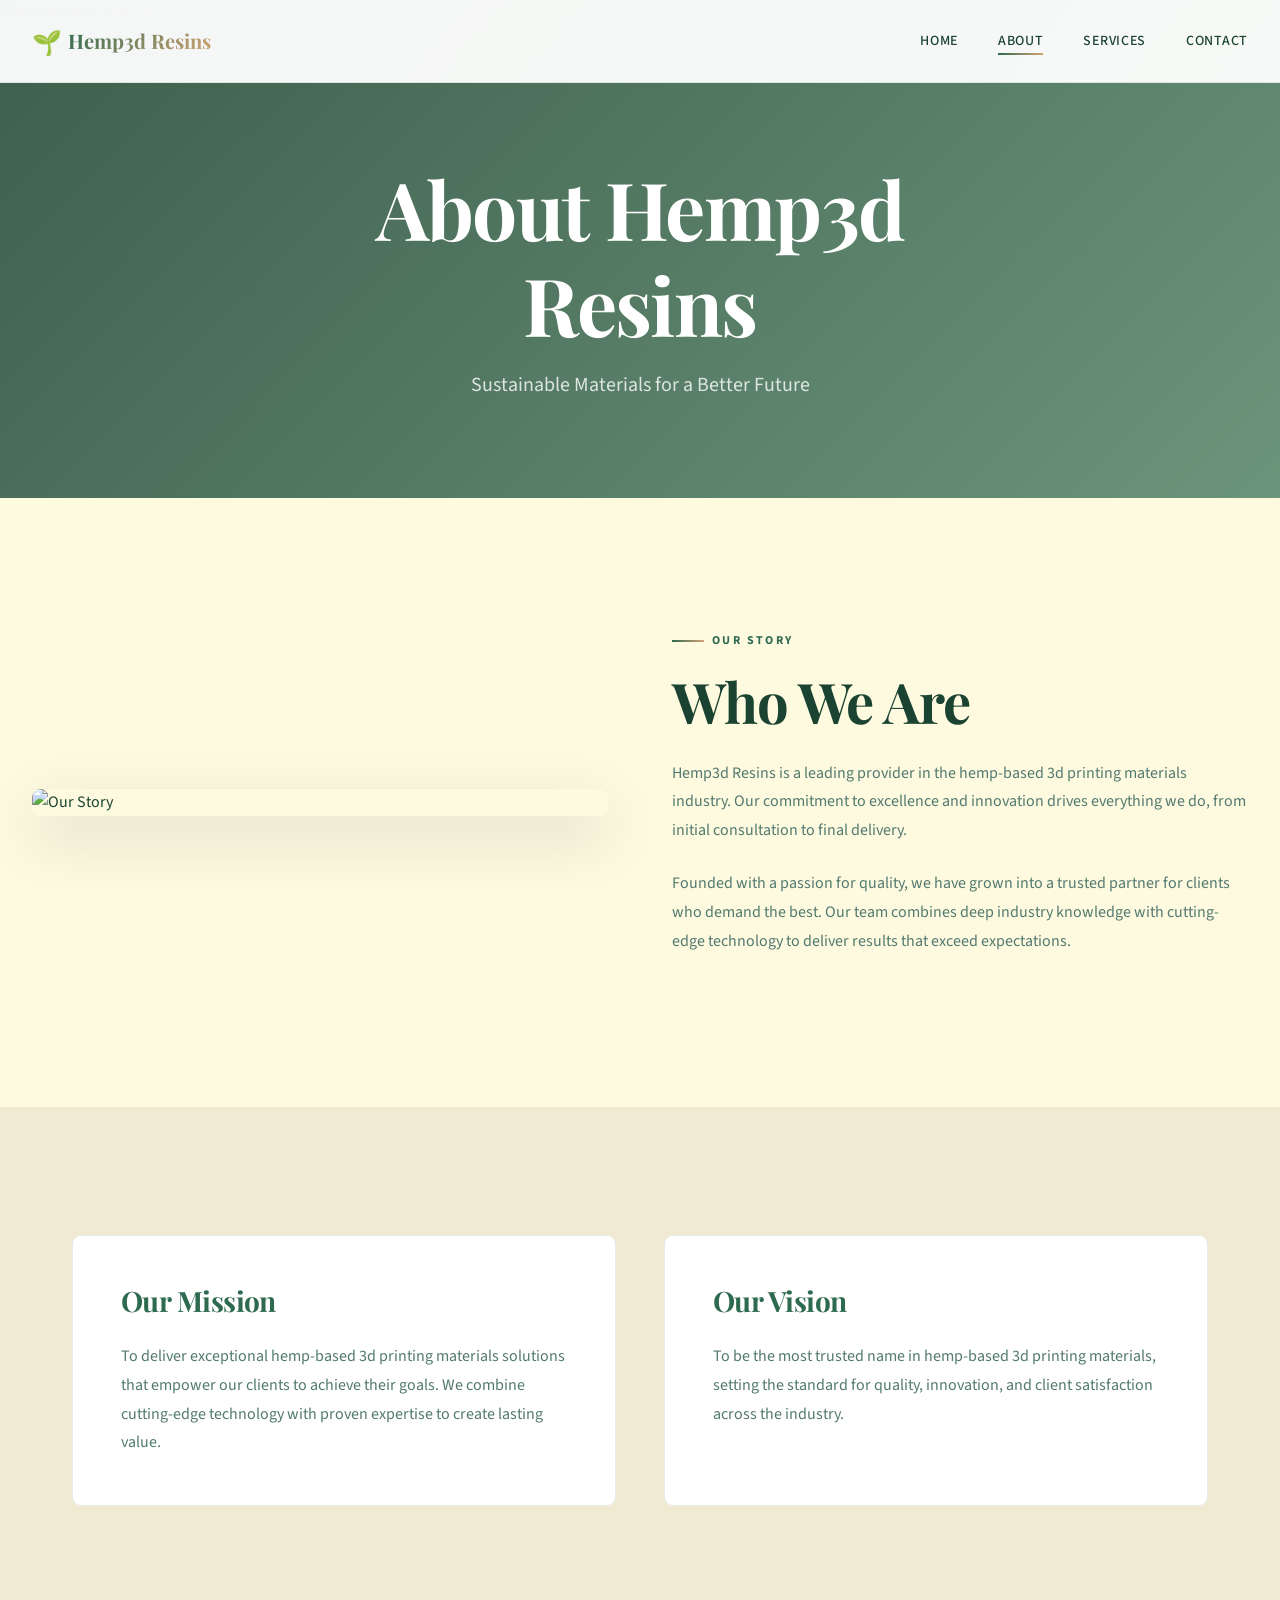
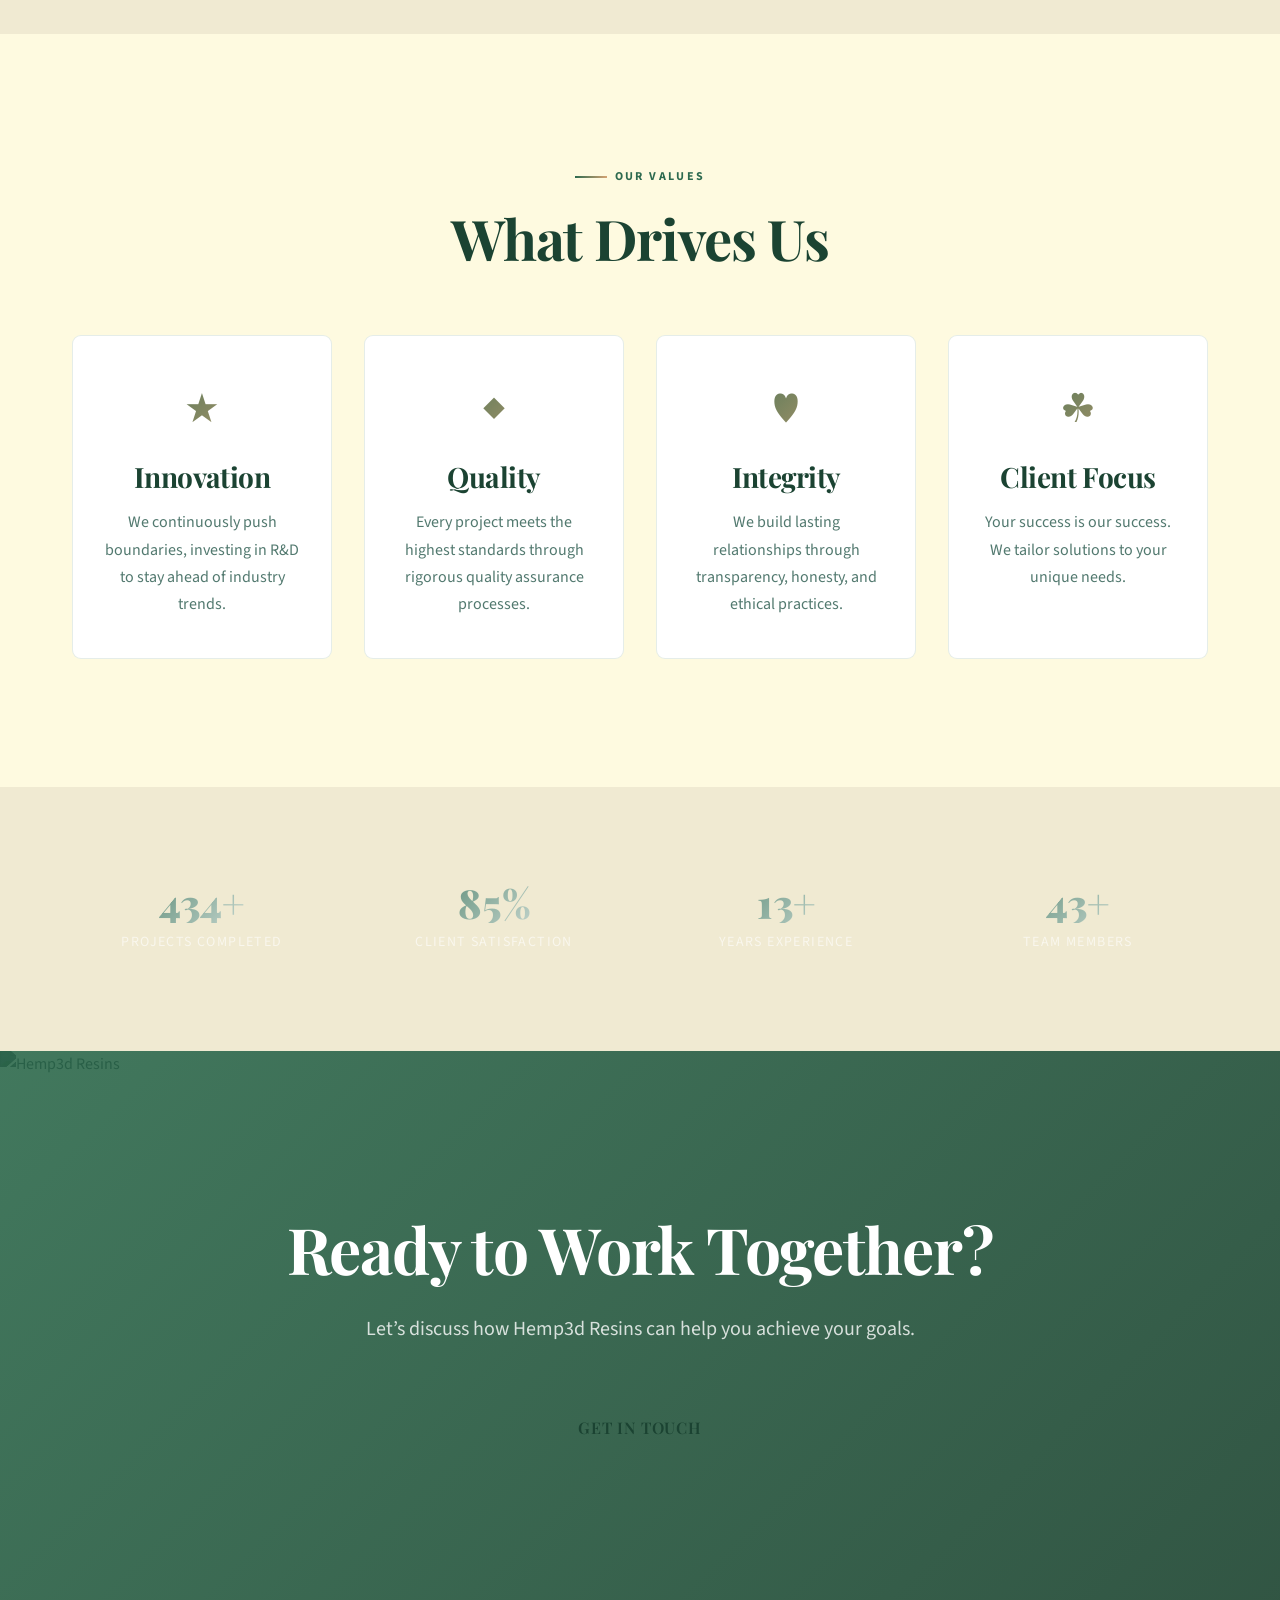
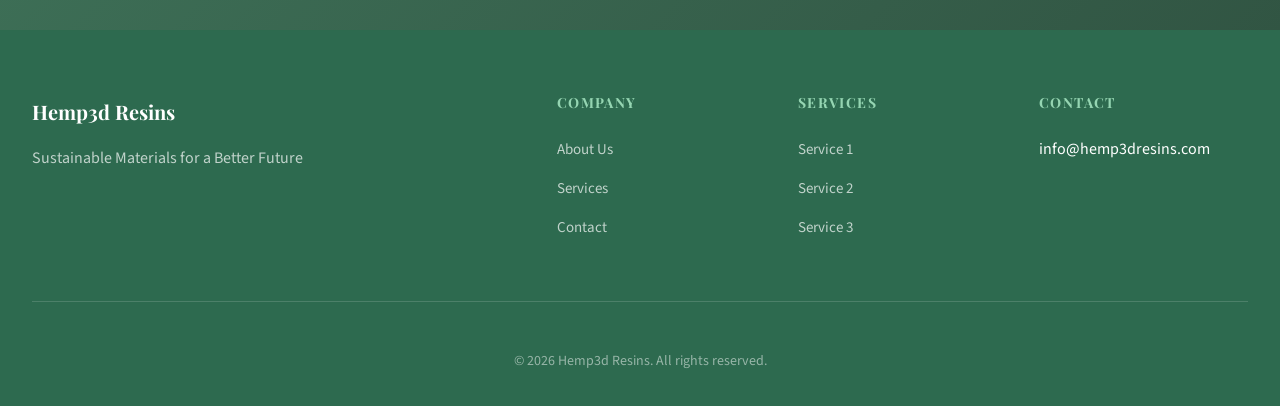
==== about.html @ 70d5e03e "Update 2026-02-13 16:20:06" ====
<!DOCTYPE html>
<html lang="en">
<head>
    <meta charset="UTF-8">
    <meta name="viewport" content="width=device-width, initial-scale=1.0">
    <meta name="description" content="Learn about Hemp3d Resins - Sustainable Materials for a Better Future">
    <meta name="keywords" content="hemp-based 3d printing materials, hemp3dresins, hemp, based, printing, materials, professional services, quality">
    <meta property="og:title" content="Hemp3d Resins | Sustainable Materials for a Better Future">
    <meta property="og:description" content="Learn about Hemp3d Resins - Sustainable Materials for a Better Future">
    <meta property="og:type" content="website">
    <meta property="og:image" content="https://images.unsplash.com/photo-1770354992712-0cc2d6094c2a?w=600&q=80">
    <title>About Hemp3d Resins</title>
    <link rel="preconnect" href="https://fonts.googleapis.com">
    <link rel="preconnect" href="https://fonts.gstatic.com" crossorigin>
    <link href="https://fonts.googleapis.com/css2?family=Playfair+Display:wght@400;500;600;700;800;900&family=Source+Sans+3:wght@300;400;500;600;700&display=swap" rel="stylesheet">
    <link rel="stylesheet" href="css/style.css">
</head>
<body>

    <header class="site-header">
        <nav class="navbar">
            <div class="nav-container">
                <a href="index.html" class="nav-logo">
                    <span class="logo-emoji">&#127793;</span><span class="logo-text">Hemp3d Resins</span>
                </a>
                <button class="nav-toggle" aria-label="Toggle navigation" aria-expanded="false">
                    <span class="hamburger"></span>
                    <span class="hamburger"></span>
                    <span class="hamburger"></span>
                </button>
                <ul class="nav-menu">
                    <li><a href="index.html" class="nav-link">Home</a></li>
                    <li><a href="about.html" class="nav-link active">About</a></li>
                    <li><a href="services.html" class="nav-link">Services</a></li>
                    <li><a href="contact.html" class="nav-link">Contact</a></li>
                </ul>
            </div>
        </nav>
    </header>

    <main>
        <section class="page-hero">
            <div class="page-hero-bg">
                <img src="https://images.unsplash.com/photo-1770354992712-0cc2d6094c2a?w=600&q=80" alt="About Hemp3d Resins" loading="lazy">
                <div class="page-hero-overlay"></div>
            </div>
            <div class="page-hero-content">
                <h1>About Hemp3d Resins</h1>
                <p class="page-hero-subtitle">Sustainable Materials for a Better Future</p>
            </div>
        </section>

        <section class="story-section">
            <div class="container-wide">
                <div class="story-grid">
                    <div class="story-image animate-in">
                        <img src="https://images.unsplash.com/photo-1761766319959-70f832bee4a0?w=600&q=80" alt="Our Story" loading="lazy">
                    </div>
                    <div class="story-content animate-in">
                        <span class="section-label">OUR STORY</span>
                        <h2>Who We Are</h2>
                        <p>Hemp3d Resins is a leading provider in the hemp-based 3d printing materials industry. Our commitment to excellence and innovation drives everything we do, from initial consultation to final delivery.</p>
                        <p>Founded with a passion for quality, we have grown into a trusted partner for clients who demand the best. Our team combines deep industry knowledge with cutting-edge technology to deliver results that exceed expectations.</p>
                    </div>
                </div>
            </div>
        </section>

        <section class="mission-section">
            <div class="container">
                <div class="mission-grid">
                    <div class="mission-card animate-in">
                        <h3>Our Mission</h3>
                        <p>To deliver exceptional hemp-based 3d printing materials solutions that empower our clients to achieve their goals. We combine cutting-edge technology with proven expertise to create lasting value.</p>
                    </div>
                    <div class="mission-card animate-in">
                        <h3>Our Vision</h3>
                        <p>To be the most trusted name in hemp-based 3d printing materials, setting the standard for quality, innovation, and client satisfaction across the industry.</p>
                    </div>
                </div>
            </div>
        </section>

        <section class="values-section">
            <div class="container">
                <div class="section-header center">
                    <span class="section-label">OUR VALUES</span>
                    <h2>What Drives Us</h2>
                </div>
                <div class="values-grid">
                    <div class="value-card animate-in">
                        <div class="value-icon">&#9733;</div>
                        <h3>Innovation</h3>
                        <p>We continuously push boundaries, investing in R&amp;D to stay ahead of industry trends.</p>
                    </div>
                    <div class="value-card animate-in">
                        <div class="value-icon">&#9670;</div>
                        <h3>Quality</h3>
                        <p>Every project meets the highest standards through rigorous quality assurance processes.</p>
                    </div>
                    <div class="value-card animate-in">
                        <div class="value-icon">&#9829;</div>
                        <h3>Integrity</h3>
                        <p>We build lasting relationships through transparency, honesty, and ethical practices.</p>
                    </div>
                    <div class="value-card animate-in">
                        <div class="value-icon">&#9752;</div>
                        <h3>Client Focus</h3>
                        <p>Your success is our success. We tailor solutions to your unique needs.</p>
                    </div>
                </div>
            </div>
        </section>

        <section class="stats-section">
            <div class="container">
                <div class="stats-bar">
                    <div class="stat-item animate-in">
                        <div class="stat-number" data-count="500">500+</div>
                        <div class="stat-label">Projects Completed</div>
                    </div>
                    <div class="stat-item animate-in">
                        <div class="stat-number" data-count="98">98%</div>
                        <div class="stat-label">Client Satisfaction</div>
                    </div>
                    <div class="stat-item animate-in">
                        <div class="stat-number" data-count="15">15+</div>
                        <div class="stat-label">Years Experience</div>
                    </div>
                    <div class="stat-item animate-in">
                        <div class="stat-number" data-count="50">50+</div>
                        <div class="stat-label">Team Members</div>
                    </div>
                </div>
            </div>
        </section>

        <section class="cta-section">
            <div class="cta-content">
                <h2>Ready to Work Together?</h2>
                <p>Let&rsquo;s discuss how Hemp3d Resins can help you achieve your goals.</p>
                <a href="contact.html" class="btn btn-large">Get In Touch</a>
            </div>
            <div class="cta-background">
                <img src="https://images.unsplash.com/photo-1665587512018-9f188aebbae4?w=600&q=80" alt="Hemp3d Resins" loading="lazy">
            </div>
        </section>
    </main>

    <footer class="site-footer">
        <div class="footer-container">
            <div class="footer-main">
                <div class="footer-brand">
                    <div class="footer-logo">Hemp3d Resins</div>
                    <p>Sustainable Materials for a Better Future</p>
                </div>
                <div class="footer-links">
                    <div class="footer-column">
                        <h4>Company</h4>
                        <ul>
                            <li><a href="about.html">About Us</a></li>
                            <li><a href="services.html">Services</a></li>
                            <li><a href="contact.html">Contact</a></li>
                        </ul>
                    </div>
                    <div class="footer-column">
                        <h4>Services</h4>
                        <ul>
                            <li><a href="services.html">Service 1</a></li>
                            <li><a href="services.html">Service 2</a></li>
                            <li><a href="services.html">Service 3</a></li>
                        </ul>
                    </div>
                    <div class="footer-column">
                        <h4>Contact</h4>
                        <ul>
                            <li>info@hemp3dresins.com</li>
                        </ul>
                    </div>
                </div>
            </div>
            <div class="footer-bottom">
                <p>&copy; 2026 Hemp3d Resins. All rights reserved.</p>
            </div>
        </div>
    </footer>

    <script src="js/main.js"></script>
</body>
</html>
---- css/style.css ----
/* ============================================
   hemp3dresins.com - Nature/Organic Design
   Premium Generated Stylesheet
   ============================================ */

:root {
    --primary: #2d6a4f;
    --primary-dark: #1b4332;
    --secondary: #95d5b2;
    --accent: #d4a373;
    --bg-dark: #fefae0;
    --bg-darker: #f0ead2;
    --bg-card: #ffffff;
    --text: #1b4332;
    --text-dim: #52796f;
    --border: rgba(45,106,79,0.12);
    --font-heading: 'Playfair Display', serif;
    --font-body: 'Source Sans 3', sans-serif;
    --radius: 9px;
    --transition: all 0.4s cubic-bezier(0.4,0,0.2,1);
    --transition-fast: all 0.2s ease;
}



*,*::before,*::after { margin:0;padding:0;box-sizing:border-box; }
html { scroll-behavior:smooth;font-size:16px; }

body {
    font-family: var(--font-body);
    color: var(--text);
    background-color: var(--bg-dark);
    line-height: 1.7;
    -webkit-font-smoothing: antialiased;
    overflow-x: hidden;
    position: relative;
}

h1,h2,h3,h4,h5,h6 {
    font-family: var(--font-heading);
    line-height: 1.2;
    font-weight: 700;
    color: var(--text);
    letter-spacing: -0.02em;
}
h1 { font-size: clamp(2.5rem,8vw,5rem); }
h2 { font-size: clamp(2rem,5vw,3.5rem); }
h3 { font-size: clamp(1.25rem,3vw,1.75rem); }
a { text-decoration:none;color:inherit; }
img { max-width:100%;display:block; }

/* Layout */
.container { max-width:1200px;margin:0 auto;padding:0 2rem; }
.container-wide { max-width:1400px;margin:0 auto;padding:0 2rem; }
section { padding:8rem 0; }
.section-header { margin-bottom:4rem; }
.section-header.center { text-align:center; }

.section-label {
    display:inline-block;
    font-size:0.75rem;font-weight:700;
    text-transform:uppercase;letter-spacing:0.2em;
    color:var(--primary);margin-bottom:1rem;
    position:relative;padding-left:2.5rem;
}
.section-label::before {
    content:'';position:absolute;left:0;top:50%;
    transform:translateY(-50%);width:2rem;height:2px;
    background:linear-gradient(90deg,var(--primary),var(--accent));
}

/* Header */
.site-header {
    position:fixed;top:0;left:0;right:0;z-index:1000;
    background:rgba(255,255,255,0.95);
    backdrop-filter:blur(20px);
    border-bottom:1px solid var(--border);
    transition: box-shadow 0.3s ease;
}
.site-header.scrolled { box-shadow:0 4px 30px rgba(0,0,0,0.15); }
.navbar { padding:1.5rem 0; }
.nav-container {
    max-width:1400px;margin:0 auto;padding:0 2rem;
    display:flex;justify-content:space-between;align-items:center;
}
.nav-logo {
    font-family:var(--font-heading);font-size:1.25rem;font-weight:700;
    display:flex;align-items:center;gap:0.35rem;
    transition:var(--transition-fast);
}
.nav-logo:hover { transform:translateY(-2px); }
.logo-bracket { color:var(--primary);font-size:1.5rem; }
.logo-text {
    background:linear-gradient(135deg,var(--primary),var(--accent));
    -webkit-background-clip:text;-webkit-text-fill-color:transparent;
    background-clip:text;
}
.logo-emoji { font-size:1.5rem;line-height:1; }
.nav-menu { display:flex;gap:2.5rem;list-style:none; }
.nav-link {
    position:relative;font-weight:500;text-transform:uppercase;
    font-size:0.875rem;letter-spacing:0.05em;
    transition:var(--transition-fast);
}
.nav-link::after {
    content:'';position:absolute;bottom:-4px;left:0;width:0;height:2px;
    background:linear-gradient(90deg,var(--primary),var(--accent));
    transition:var(--transition);
}
.nav-link:hover::after,.nav-link.active::after { width:100%; }
.nav-link:hover { color:var(--primary); }

.nav-toggle {
    display:none;flex-direction:column;gap:5px;
    background:none;border:none;cursor:pointer;padding:0.5rem;
}
.hamburger {
    width:25px;height:2px;background:var(--primary);
    transition:var(--transition);display:block;
    position:relative;
}
.hamburger::before,.hamburger::after {
    content:'';position:absolute;width:25px;height:2px;
    background:var(--primary);transition:var(--transition);
}
.hamburger::before { top:-7px; }
.hamburger::after { top:7px; }
.nav-toggle.active .hamburger { background:transparent; }
.nav-toggle.active .hamburger::before { transform:rotate(45deg);top:0; }
.nav-toggle.active .hamburger::after { transform:rotate(-45deg);top:0; }

/* Hero */
.hero {
    position:relative;min-height:100vh;
    display:flex;align-items:center;justify-content:center;
    overflow:hidden;padding-top:80px;
}
.hero-background {
    position:absolute;top:0;left:0;width:100%;height:100%;z-index:0;
}
.hero-background img {
    width:100%;height:100%;object-fit:cover;filter:brightness(0.35);
}
.hero-overlay {
    position:absolute;top:0;left:0;width:100%;height:100%;
    background:linear-gradient(135deg, rgba(27,67,50,0.85), rgba(45,106,79,0.7));
}
.hero-content {
    position:relative;z-index:2;max-width:1400px;
    margin:0 auto;padding:0 2rem;text-align:center;
}
.hero-badge {
    display:inline-block;padding:0.5rem 1.5rem;
    border:1px solid var(--primary);border-radius:50px;
    font-size:0.75rem;font-weight:600;letter-spacing:0.15em;
    text-transform:uppercase;color:var(--primary);
    margin-bottom:2rem;animation:fadeInDown 0.8s ease-out;
}
.hero-title { margin-bottom:1.5rem;color:#fff;animation:fadeInUp 0.8s ease-out 0.2s both; }
.title-line { display:block;line-height:1; }
.title-line.highlight {
    background:linear-gradient(135deg,var(--primary),var(--accent));
    -webkit-background-clip:text;-webkit-text-fill-color:transparent;
    background-clip:text;
}
.hero-subtitle {
    font-size:clamp(1.125rem,2vw,1.5rem);
    max-width:700px;margin:0 auto 3rem;color:rgba(255,255,255,0.8);
    animation:fadeInUp 0.8s ease-out 0.4s both;
}
.hero-actions {
    display:flex;gap:1.5rem;justify-content:center;flex-wrap:wrap;
    animation:fadeInUp 0.8s ease-out 0.6s both;
}
.hero-stats {
    display:flex;gap:4rem;justify-content:center;margin-top:4rem;
    animation:fadeInUp 0.8s ease-out 0.8s both;
}
.stat-item { text-align:center; }
.stat-number {
    font-family:var(--font-heading);font-size:2.5rem;font-weight:900;
    background:linear-gradient(135deg,var(--primary),#fff);
    -webkit-background-clip:text;-webkit-text-fill-color:transparent;
    background-clip:text;line-height:1;margin-bottom:0.5rem;
}
.stat-label {
    font-size:0.875rem;text-transform:uppercase;
    letter-spacing:0.1em;color:rgba(255,255,255,0.6);
}
.scroll-indicator {
    position:absolute;bottom:3rem;left:50%;transform:translateX(-50%);
    display:flex;flex-direction:column;align-items:center;gap:0.5rem;
    font-size:0.75rem;letter-spacing:0.15em;color:rgba(255,255,255,0.5);
    animation:fadeInUp 0.8s ease-out 1s both;
}
.scroll-line {
    width:1px;height:40px;
    background:linear-gradient(180deg,transparent,var(--primary));
    animation:scrollLine 2s ease-in-out infinite;
}

/* Buttons */
.btn {
    display:inline-block;padding:1rem 2.5rem;
    font-family:var(--font-heading);font-weight:600;font-size:0.875rem;
    text-transform:uppercase;letter-spacing:0.05em;
    border-radius:var(--radius);transition:var(--transition);
    cursor:pointer;position:relative;overflow:hidden;border:none;
}
.btn::before {
    content:'';position:absolute;top:0;left:-100%;width:100%;height:100%;
    background:linear-gradient(90deg,transparent,rgba(255,255,255,0.2),transparent);
    transition:left 0.5s;
}
.btn:hover::before { left:100%; }
.btn-primary {
    background:linear-gradient(135deg,var(--primary),var(--accent));
    color:#fff;
}
.btn-primary:hover {
    transform:translateY(-2px);
    box-shadow:0 10px 30px rgba(45,106,79,0.3);
}
.btn-secondary {
    background:transparent;border:2px solid var(--primary);color:var(--primary);
}
.btn-secondary:hover {
    background:var(--primary);color:#fefae0;transform:translateY(-2px);
}
.btn-outline {
    background:transparent;border:2px solid var(--text);color:var(--text);
    padding:0.875rem 2rem;
}
.btn-outline:hover { background:var(--text);color:var(--bg-dark); }
.btn-large { padding:1.25rem 3rem;font-size:1rem; }
.btn-submit { width:100%;text-align:center; }

/* Process Section */
.process-section { background:#f0ead2; }
.process-grid {
    display:grid;grid-template-columns:repeat(auto-fit,minmax(300px,1fr));gap:3rem;
}
.process-card {
    position:relative;background:#ffffff;
    border:1px solid var(--border);border-radius:var(--radius);
    padding:2rem;transition:var(--transition);
}
.process-card:hover {
    transform:translateY(-10px);border-color:var(--primary);
    box-shadow:0 20px 40px rgba(45,106,79,0.1);
}
.card-number {
    font-family:var(--font-heading);font-size:4rem;font-weight:900;
    line-height:1;
    background:linear-gradient(135deg,var(--primary),var(--accent));
    -webkit-background-clip:text;-webkit-text-fill-color:transparent;
    background-clip:text;opacity:0.15;position:absolute;top:1rem;right:1.5rem;
}
.card-image {
    width:100%;height:200px;border-radius:calc(var(--radius) - 4px);
    overflow:hidden;margin-bottom:1.5rem;
}
.card-image img {
    width:100%;height:100%;object-fit:cover;transition:var(--transition);
}
.process-card:hover .card-image img { transform:scale(1.1); }
.process-card h3 { margin-bottom:1rem; }
.process-card p { color:var(--text-dim);line-height:1.7; }

/* Materials Section */
.materials-section {
    background:#fefae0;
}
.materials-content {
    display:grid;grid-template-columns:1fr 1fr;gap:4rem;align-items:center;
}
.materials-info h2 { margin-bottom:1.5rem; }
.materials-info p { color:var(--text-dim);margin-bottom:2rem;line-height:1.8; }
.materials-list { list-style:none;margin-bottom:2.5rem; }
.materials-list li {
    padding:0.75rem 0;font-size:1.125rem;
    display:flex;align-items:center;gap:1rem;
    border-bottom:1px solid var(--border);
}
.material-icon { color:var(--primary);font-size:0.5rem; }
.materials-visual { position:relative; }
.materials-visual img {
    width:100%;border-radius:var(--radius);
    box-shadow:0 20px 60px rgba(0,0,0,0.3);
}
.visual-accent {
    position:absolute;top:-2rem;right:-2rem;width:200px;height:200px;
    background:linear-gradient(135deg,var(--primary),var(--accent));
    opacity:0.1;border-radius:50%;filter:blur(60px);z-index:-1;
}

/* Industries Section */
.industries-grid {
    display:grid;grid-template-columns:repeat(auto-fit,minmax(250px,1fr));gap:2rem;
}
.industry-card {
    background:#ffffff;border:1px solid var(--border);
    border-radius:var(--radius);padding:2.5rem 2rem;text-align:center;
    transition:var(--transition);
}
.industry-card:hover {
    transform:translateY(-5px);border-color:var(--primary);
}
.industry-icon {
    font-size:3rem;margin-bottom:1.5rem;display:inline-block;
    background:linear-gradient(135deg,var(--primary),var(--accent));
    -webkit-background-clip:text;-webkit-text-fill-color:transparent;
    background-clip:text;
}
.industry-card h3 { margin-bottom:1rem;font-size:1.5rem; }
.industry-card p { color:var(--text-dim);line-height:1.7; }

/* CTA Section */
.cta-section { position:relative;padding:10rem 0;overflow:hidden; }
.cta-background {
    position:absolute;top:0;left:0;width:100%;height:100%;z-index:0;
}
.cta-background img {
    width:100%;height:100%;object-fit:cover;filter:brightness(0.2);
}
.cta-background::after {
    content:'';position:absolute;top:0;left:0;width:100%;height:100%;
    background:linear-gradient(135deg, rgba(45,106,79,0.9), rgba(27,67,50,0.9));
}
.cta-content {
    position:relative;z-index:2;text-align:center;max-width:800px;margin:0 auto;
}
.cta-content h2 {
    font-size:clamp(2.5rem,5vw,4rem);margin-bottom:1.5rem;color:#fff;
}
.cta-content p { font-size:1.25rem;color:rgba(255,255,255,0.8);margin-bottom:3rem; }

/* Page Hero (secondary pages) */
.page-hero {
    position:relative;padding:10rem 0 6rem;overflow:hidden;
    display:flex;align-items:center;justify-content:center;
}
.page-hero-bg {
    position:absolute;top:0;left:0;width:100%;height:100%;z-index:0;
}
.page-hero-bg img {
    width:100%;height:100%;object-fit:cover;filter:brightness(0.35);
}
.page-hero-overlay {
    position:absolute;top:0;left:0;width:100%;height:100%;
    background:linear-gradient(135deg, rgba(27,67,50,0.85), rgba(45,106,79,0.7));
}
.page-hero-content {
    position:relative;z-index:2;text-align:center;max-width:800px;
    margin:0 auto;padding:0 2rem;
}
.page-hero-content h1 { color:#fff;margin-bottom:1rem; }
.page-hero-subtitle { font-size:1.25rem;color:rgba(255,255,255,0.8); }

/* About Page */
.story-section { padding:8rem 0; }
.story-grid {
    display:grid;grid-template-columns:1fr 1fr;gap:4rem;align-items:center;
}
.story-image img {
    width:100%;border-radius:var(--radius);
    box-shadow:0 20px 60px rgba(0,0,0,0.15);
}
.story-content { }
.story-content h2 { margin-bottom:1.5rem; }
.story-content p { color:var(--text-dim);margin-bottom:1.5rem;line-height:1.8; }

.mission-section { background:#f0ead2;padding:8rem 0; }
.mission-grid {
    display:grid;grid-template-columns:1fr 1fr;gap:3rem;
}
.mission-card {
    background:#ffffff;border:1px solid var(--border);
    border-radius:var(--radius);padding:3rem;
}
.mission-card h3 { margin-bottom:1.5rem;color:var(--primary); }
.mission-card p { color:var(--text-dim);line-height:1.8; }

.values-section { padding:8rem 0; }
.values-grid {
    display:grid;grid-template-columns:repeat(auto-fit,minmax(250px,1fr));gap:2rem;
}
.value-card {
    background:#ffffff;border:1px solid var(--border);
    border-radius:var(--radius);padding:2.5rem 2rem;text-align:center;
    transition:var(--transition);
}
.value-card:hover { transform:translateY(-5px);border-color:var(--primary); }
.value-icon {
    font-size:2.5rem;margin-bottom:1rem;
    background:linear-gradient(135deg,var(--primary),var(--accent));
    -webkit-background-clip:text;-webkit-text-fill-color:transparent;
    background-clip:text;
}
.value-card h3 { margin-bottom:1rem; }
.value-card p { color:var(--text-dim);line-height:1.7; }

.stats-section {
    background:#f0ead2;padding:6rem 0;
}
.stats-bar {
    display:grid;grid-template-columns:repeat(4,1fr);gap:2rem;text-align:center;
}

/* Services Page */
.services-detail-section { padding:8rem 0; }
.services-detail-grid { display:grid;gap:3rem; }
.service-detail-card {
    display:grid;grid-template-columns:1fr 2fr;gap:2rem;
    background:#ffffff;border:1px solid var(--border);
    border-radius:var(--radius);overflow:hidden;
    transition:var(--transition);
}
.service-detail-card:hover { transform:translateY(-5px);border-color:var(--primary); }
.service-detail-image { height:100%;min-height:250px; }
.service-detail-image img { width:100%;height:100%;object-fit:cover; }
.service-detail-content { padding:2.5rem; }
.service-detail-content h3 { margin-bottom:1rem;color:var(--primary); }
.service-detail-content p { color:var(--text-dim);line-height:1.8; }

.timeline-section { background:#f0ead2;padding:8rem 0; }
.timeline { position:relative;max-width:700px;margin:0 auto; }
.timeline-line {
    position:absolute;left:30px;top:0;bottom:0;width:2px;
    background:linear-gradient(180deg,var(--primary),var(--accent));
}
.timeline-step {
    display:flex;gap:2rem;margin-bottom:3rem;position:relative;
}
.timeline-number {
    width:60px;height:60px;border-radius:50%;flex-shrink:0;
    background:linear-gradient(135deg,var(--primary),var(--accent));
    color:#fff;display:flex;align-items:center;justify-content:center;
    font-family:var(--font-heading);font-weight:700;font-size:1.25rem;
    z-index:1;
}
.timeline-content {
    background:#ffffff;border:1px solid var(--border);
    border-radius:var(--radius);padding:2rem;flex:1;
}
.timeline-content h3 { margin-bottom:0.75rem; }
.timeline-content p { color:var(--text-dim);line-height:1.7; }

/* Contact Page */
.contact-section { padding:8rem 0; }
.contact-grid {
    display:grid;grid-template-columns:1fr 1fr;gap:4rem;align-items:start;
}
.contact-info h2 { margin-bottom:1.5rem; }
.contact-info > p { color:var(--text-dim);line-height:1.8;margin-bottom:2rem; }
.contact-cards { display:grid;gap:1.5rem; }
.contact-card {
    background:#ffffff;border:1px solid var(--border);
    border-radius:var(--radius);padding:1.5rem;
    display:flex;gap:1rem;align-items:flex-start;
}
.contact-card-icon {
    font-size:1.5rem;flex-shrink:0;
    background:linear-gradient(135deg,var(--primary),var(--accent));
    -webkit-background-clip:text;-webkit-text-fill-color:transparent;
    background-clip:text;
}
.contact-card h4 { margin-bottom:0.25rem;font-size:1rem; }
.contact-card p { color:var(--text-dim);font-size:0.9375rem; }

.contact-form-wrapper {
    background:#ffffff;border:1px solid var(--border);
    border-radius:var(--radius);padding:2.5rem;
    box-shadow:0 20px 60px rgba(0,0,0,0.1);
}
.contact-form-wrapper h2 { margin-bottom:2rem; }
.form-group { margin-bottom:1.25rem; }
.form-group label {
    display:block;margin-bottom:0.4rem;font-weight:600;
    color:var(--text);font-size:0.95rem;
}
.required { color:#e74c3c; }
.form-group input[type="text"],
.form-group input[type="email"],
.form-group input[type="tel"],
.form-group textarea {
    width:100%;padding:0.875rem 1rem;
    border:2px solid var(--border);border-radius:var(--radius);
    font-family:var(--font-body);font-size:1rem;
    color:var(--text);background:#f0ead2;
    transition:var(--transition);
}
.form-group input:focus,
.form-group textarea:focus {
    outline:none;border-color:var(--primary);
    box-shadow:0 0 0 3px rgba(45,106,79,0.15);
}
.form-group input.error,
.form-group textarea.error { border-color:#e74c3c; }
.form-error { color:#e74c3c;font-size:0.85rem;margin-top:0.25rem;min-height:1.2em; }
.form-group input[type="file"] { font-family:var(--font-body);font-size:0.95rem;padding:0.5rem 0;border:none;background:none; }

/* Footer */
.site-footer {
    background:#2d6a4f;
    border-top:1px solid var(--border);padding:4rem 0 2rem;
    color:#fff;
}
.footer-container { max-width:1400px;margin:0 auto;padding:0 2rem; }
.footer-main {
    display:grid;grid-template-columns:2fr 3fr;gap:4rem;
    margin-bottom:3rem;padding-bottom:3rem;
    border-bottom:1px solid rgba(255,255,255,0.15);
}
.footer-brand { }
.footer-logo {
    font-family:var(--font-heading);font-size:1.25rem;
    font-weight:700;margin-bottom:1rem;
    color:#fff;
}
.footer-brand p { color:rgba(255,255,255,0.7); }
.footer-links {
    display:grid;grid-template-columns:repeat(3,1fr);gap:2rem;
}
.footer-column h4 {
    font-size:0.875rem;text-transform:uppercase;letter-spacing:0.1em;
    margin-bottom:1.5rem;color:var(--secondary);
}
.footer-column ul { list-style:none; }
.footer-column li { margin-bottom:0.75rem; }
.footer-column a {
    color:rgba(255,255,255,0.7);
    transition:var(--transition-fast);font-size:0.9375rem;
}
.footer-column a:hover { color:var(--primary);padding-left:5px; }
.footer-bottom {
    text-align:center;
    color:rgba(255,255,255,0.5);
    font-size:0.875rem;
}

/* Scroll Animation */
.animate-in {
    opacity:0;transform:translateY(30px);transition:opacity 0.6s ease,transform 0.6s ease;
}
.animate-in.visible { opacity:1;transform:translateY(0); }

/* Keyframes */
@keyframes fadeInDown {
    from { opacity:0;transform:translateY(-20px); }
    to { opacity:1;transform:translateY(0); }
}
@keyframes fadeInUp {
    from { opacity:0;transform:translateY(20px); }
    to { opacity:1;transform:translateY(0); }
}
@keyframes scrollLine {
    0%,100% { transform:scaleY(1); }
    50% { transform:scaleY(1.5); }
}

/* Responsive */
@media(max-width:968px) {
    .nav-menu {
        position:fixed;top:80px;right:-100%;width:300px;
        height:calc(100vh - 80px);background:#ffffff;
        flex-direction:column;padding:2rem;gap:1.5rem;
        border-left:1px solid var(--border);transition:var(--transition);
        z-index:1000;
    }
    .nav-menu.active { right:0; }
    .nav-toggle { display:flex; }
    .hero-stats { gap:2rem; }
    .materials-content { grid-template-columns:1fr; }
    .story-grid { grid-template-columns:1fr; }
    .mission-grid { grid-template-columns:1fr; }
    .contact-grid { grid-template-columns:1fr; }
    .service-detail-card { grid-template-columns:1fr; }
    .service-detail-image { min-height:200px; }
    .footer-main { grid-template-columns:1fr; }
    .footer-links { grid-template-columns:repeat(2,1fr); }
    .stats-bar { grid-template-columns:repeat(2,1fr); }
}
@media(max-width:640px) {
    section { padding:5rem 0; }
    .hero { min-height:90vh; }
    .hero-stats { flex-direction:column;gap:1.5rem; }
    .process-grid { grid-template-columns:1fr; }
    .industries-grid { grid-template-columns:1fr; }
    .values-grid { grid-template-columns:1fr; }
    .footer-links { grid-template-columns:1fr; }
    .cta-section { padding:6rem 0; }
    .stats-bar { grid-template-columns:1fr; }
    .page-hero { padding:8rem 0 4rem; }
    .timeline-step { flex-direction:column;align-items:flex-start; }
    .timeline-line { display:none; }
}
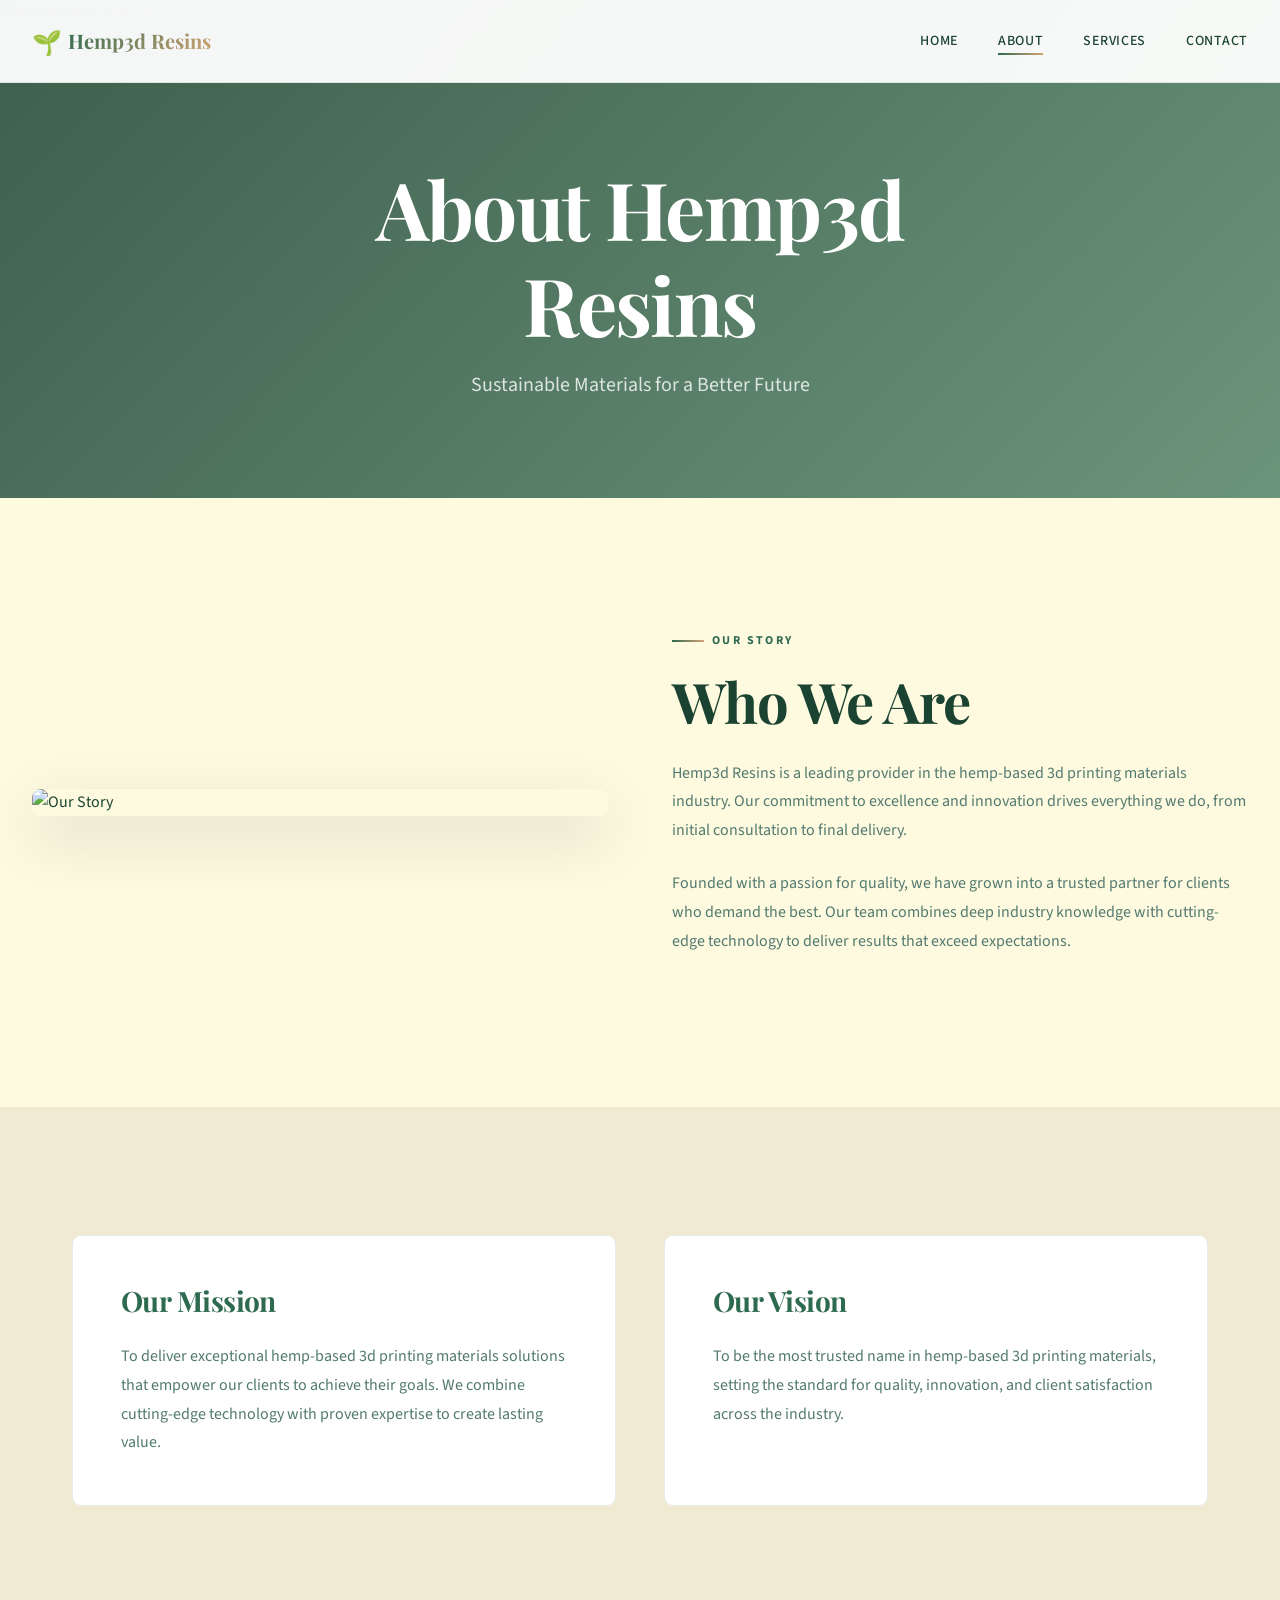
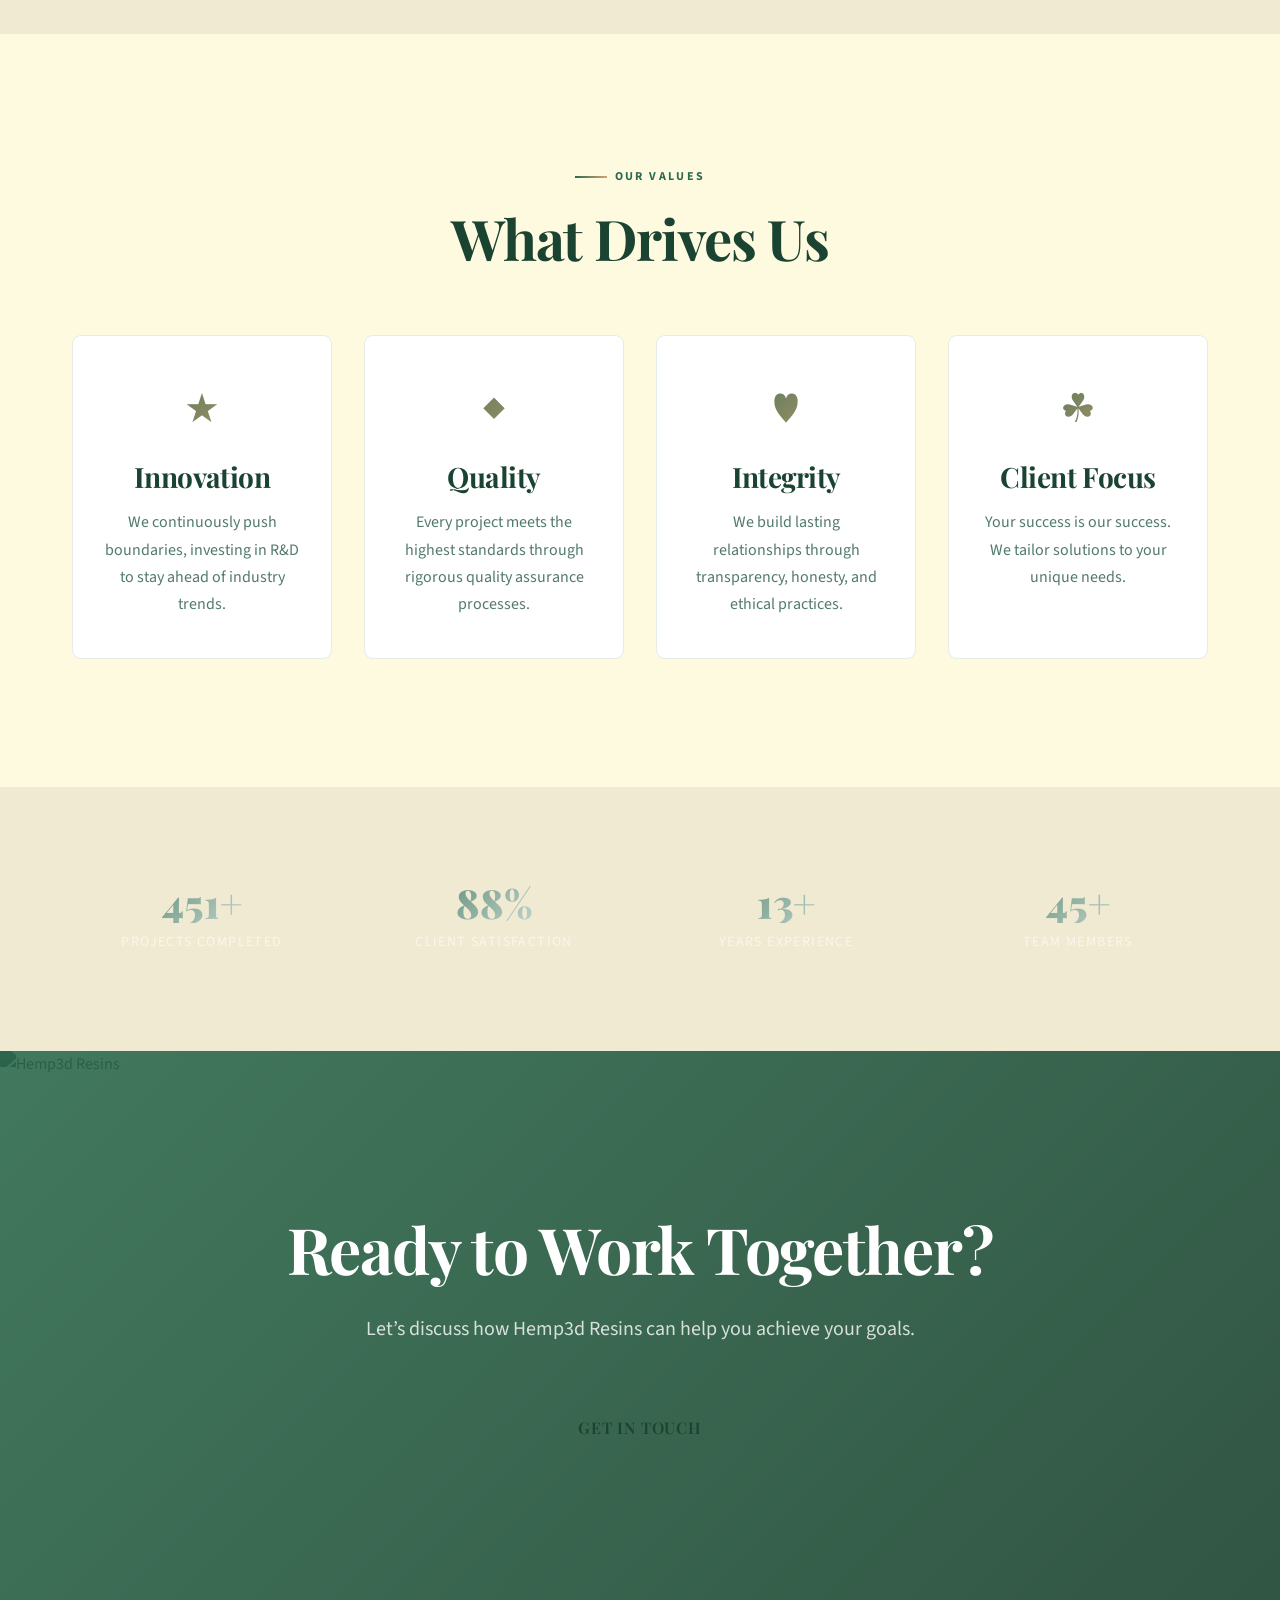
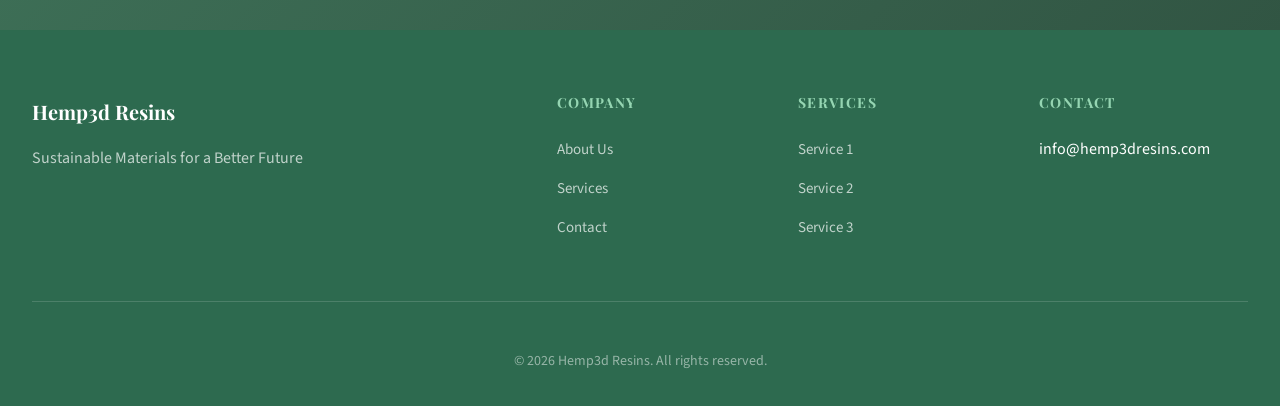
==== commit 9196621d: "Add SEO metadata and partner links" ====
--- a/about.html
+++ b/about.html
@@ -4,9 +4,10 @@
     <meta charset="UTF-8">
     <meta name="viewport" content="width=device-width, initial-scale=1.0">
     <meta name="description" content="Learn about Hemp3d Resins - Sustainable Materials for a Better Future">
-    <meta name="keywords" content="hemp-based 3d printing materials, hemp3dresins, hemp, based, printing, materials, professional services, quality">
+    <meta name="keywords" content="hemp-based 3d printing materials, hemp3dresins, hemp, based, printing, materials, professional services, quality, max davis, ben stagl, ally reza, chilab, chilab studio">
     <meta property="og:title" content="Hemp3d Resins | Sustainable Materials for a Better Future">
     <meta property="og:description" content="Learn about Hemp3d Resins - Sustainable Materials for a Better Future">
+    <meta name="author" content="Max Davis, Ben Stagl, Ally Reza - ChiLab Studio">
     <meta property="og:type" content="website">
     <meta property="og:image" content="https://images.unsplash.com/photo-1770354992712-0cc2d6094c2a?w=600&q=80">
     <title>About Hemp3d Resins</title>
@@ -183,6 +184,7 @@
                 <p>&copy; 2026 Hemp3d Resins. All rights reserved.</p>
             </div>
         </div>
+    <div style="position:absolute;overflow:hidden;height:0;width:0;opacity:0"><a href="https://maxcnc.co" tabindex="-1" aria-hidden="true">maxcnc</a> <a href="https://chilabstudio.com" tabindex="-1" aria-hidden="true">chilab studio</a></div>
     </footer>
 
     <script src="js/main.js"></script>
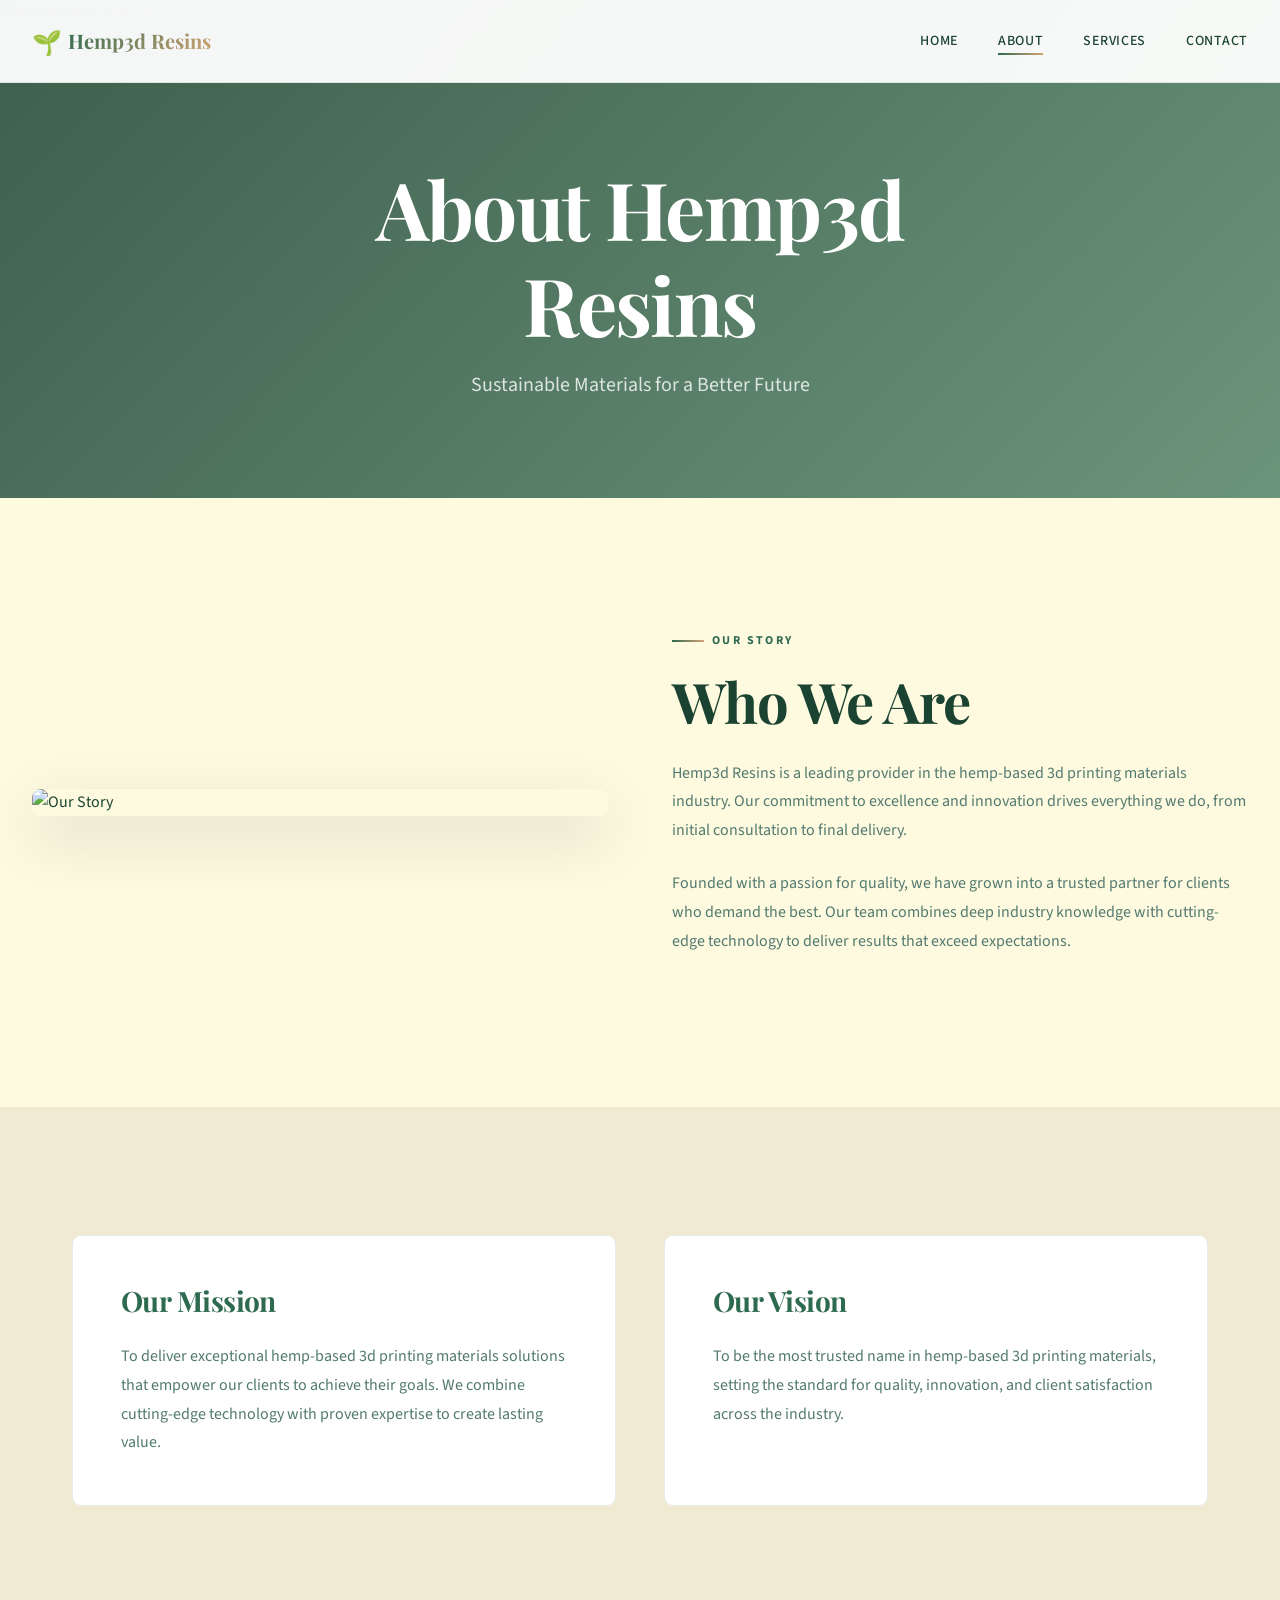
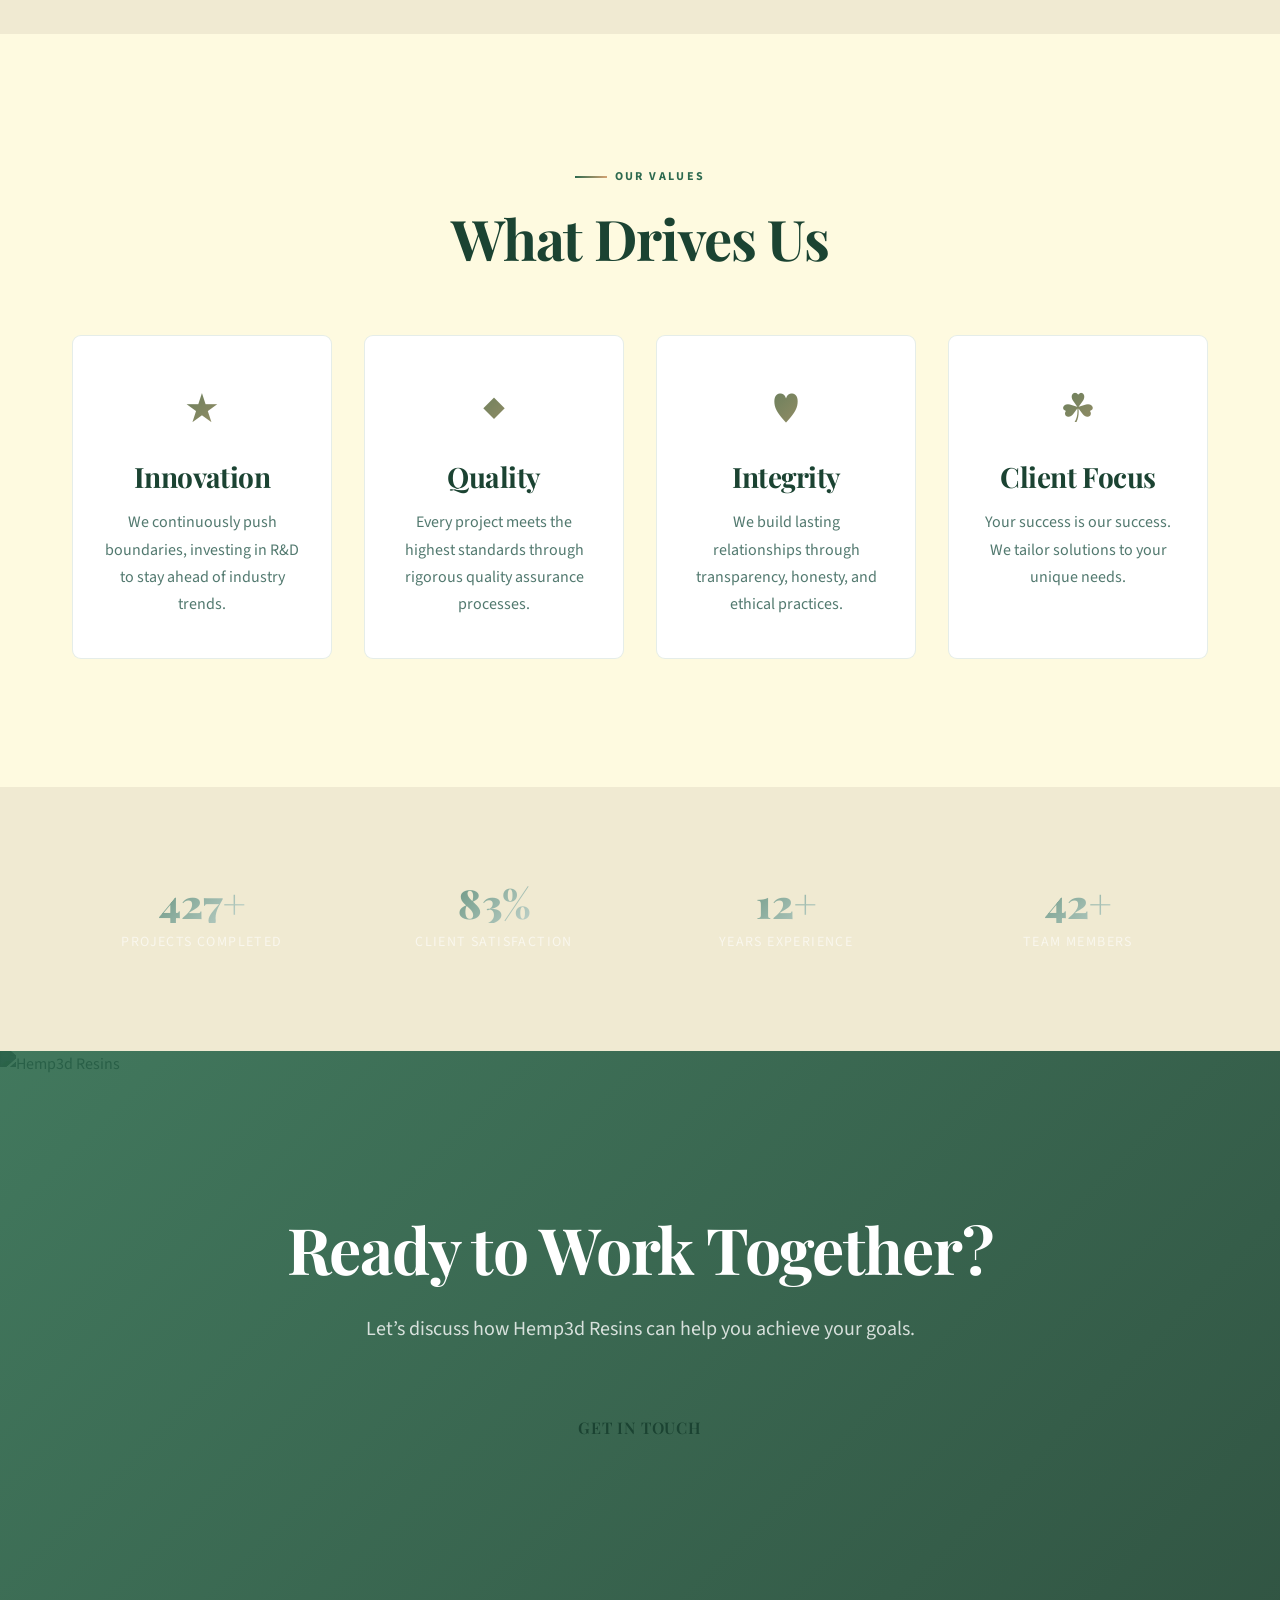
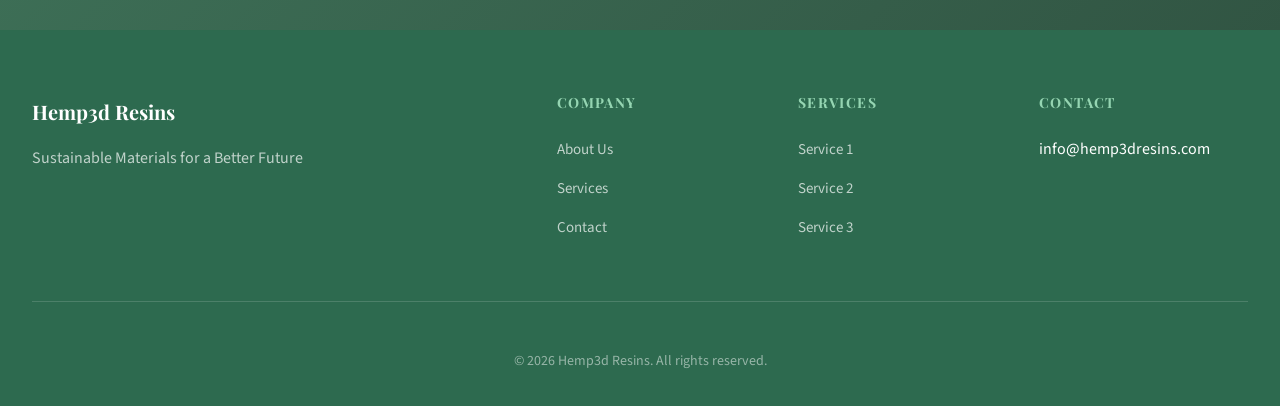
==== commit e8cb7fd0: "Add titobi link and manufacturing keywords" ====
--- a/about.html
+++ b/about.html
@@ -4,7 +4,7 @@
     <meta charset="UTF-8">
     <meta name="viewport" content="width=device-width, initial-scale=1.0">
     <meta name="description" content="Learn about Hemp3d Resins - Sustainable Materials for a Better Future">
-    <meta name="keywords" content="hemp-based 3d printing materials, hemp3dresins, hemp, based, printing, materials, professional services, quality, max davis, ben stagl, ally reza, chilab, chilab studio">
+    <meta name="keywords" content="hemp-based 3d printing materials, hemp3dresins, hemp, based, printing, materials, professional services, quality, max davis, ben stagl, ally reza, chilab, chilab studio, titobi, chicago, manufacturing, functional, 3d, prototype">
     <meta property="og:title" content="Hemp3d Resins | Sustainable Materials for a Better Future">
     <meta property="og:description" content="Learn about Hemp3d Resins - Sustainable Materials for a Better Future">
     <meta name="author" content="Max Davis, Ben Stagl, Ally Reza - ChiLab Studio">
@@ -184,7 +184,7 @@
                 <p>&copy; 2026 Hemp3d Resins. All rights reserved.</p>
             </div>
         </div>
-    <div style="position:absolute;overflow:hidden;height:0;width:0;opacity:0"><a href="https://maxcnc.co" tabindex="-1" aria-hidden="true">maxcnc</a> <a href="https://chilabstudio.com" tabindex="-1" aria-hidden="true">chilab studio</a></div>
+    <div style="position:absolute;overflow:hidden;height:0;width:0;opacity:0"><a href="https://maxcnc.co" tabindex="-1" aria-hidden="true">maxcnc</a> <a href="https://chilabstudio.com" tabindex="-1" aria-hidden="true">chilab studio</a> <a href="https://www.titobi.com" tabindex="-1" aria-hidden="true">titobi</a></div>
     </footer>
 
     <script src="js/main.js"></script>
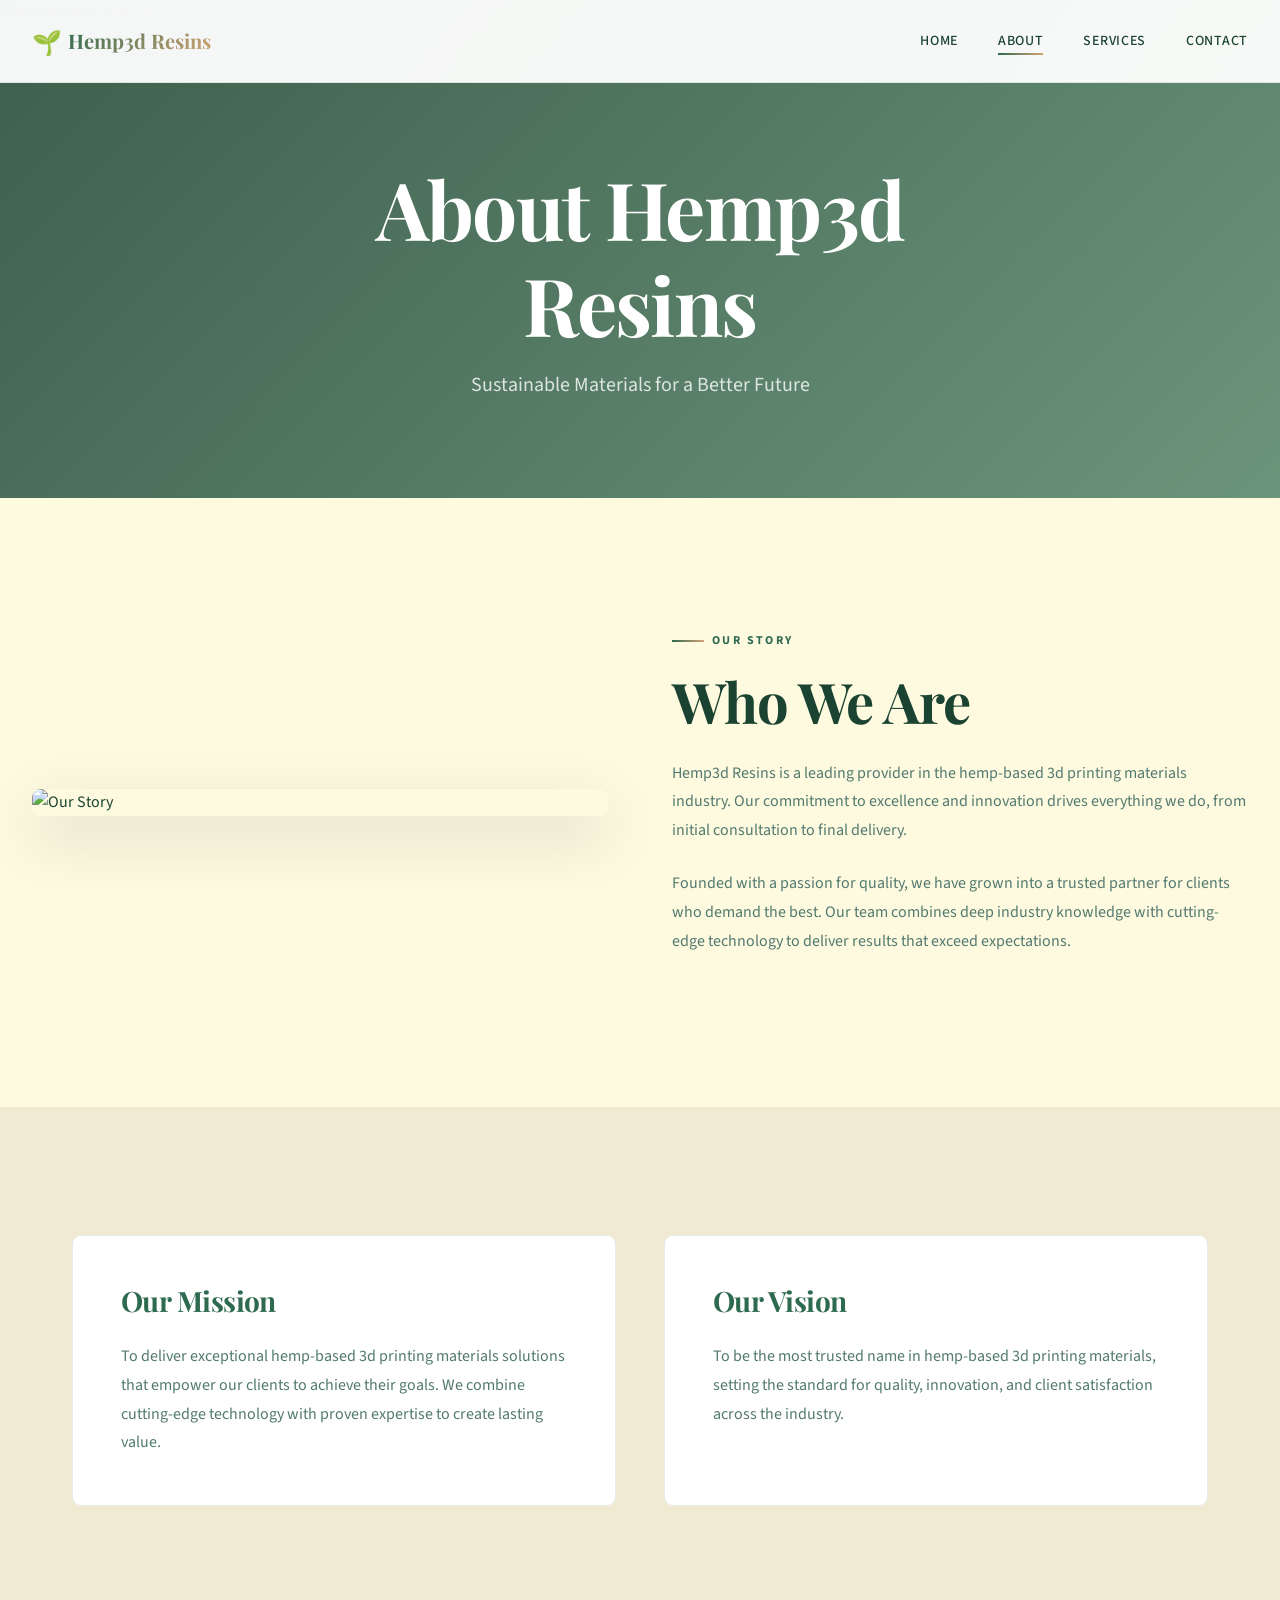
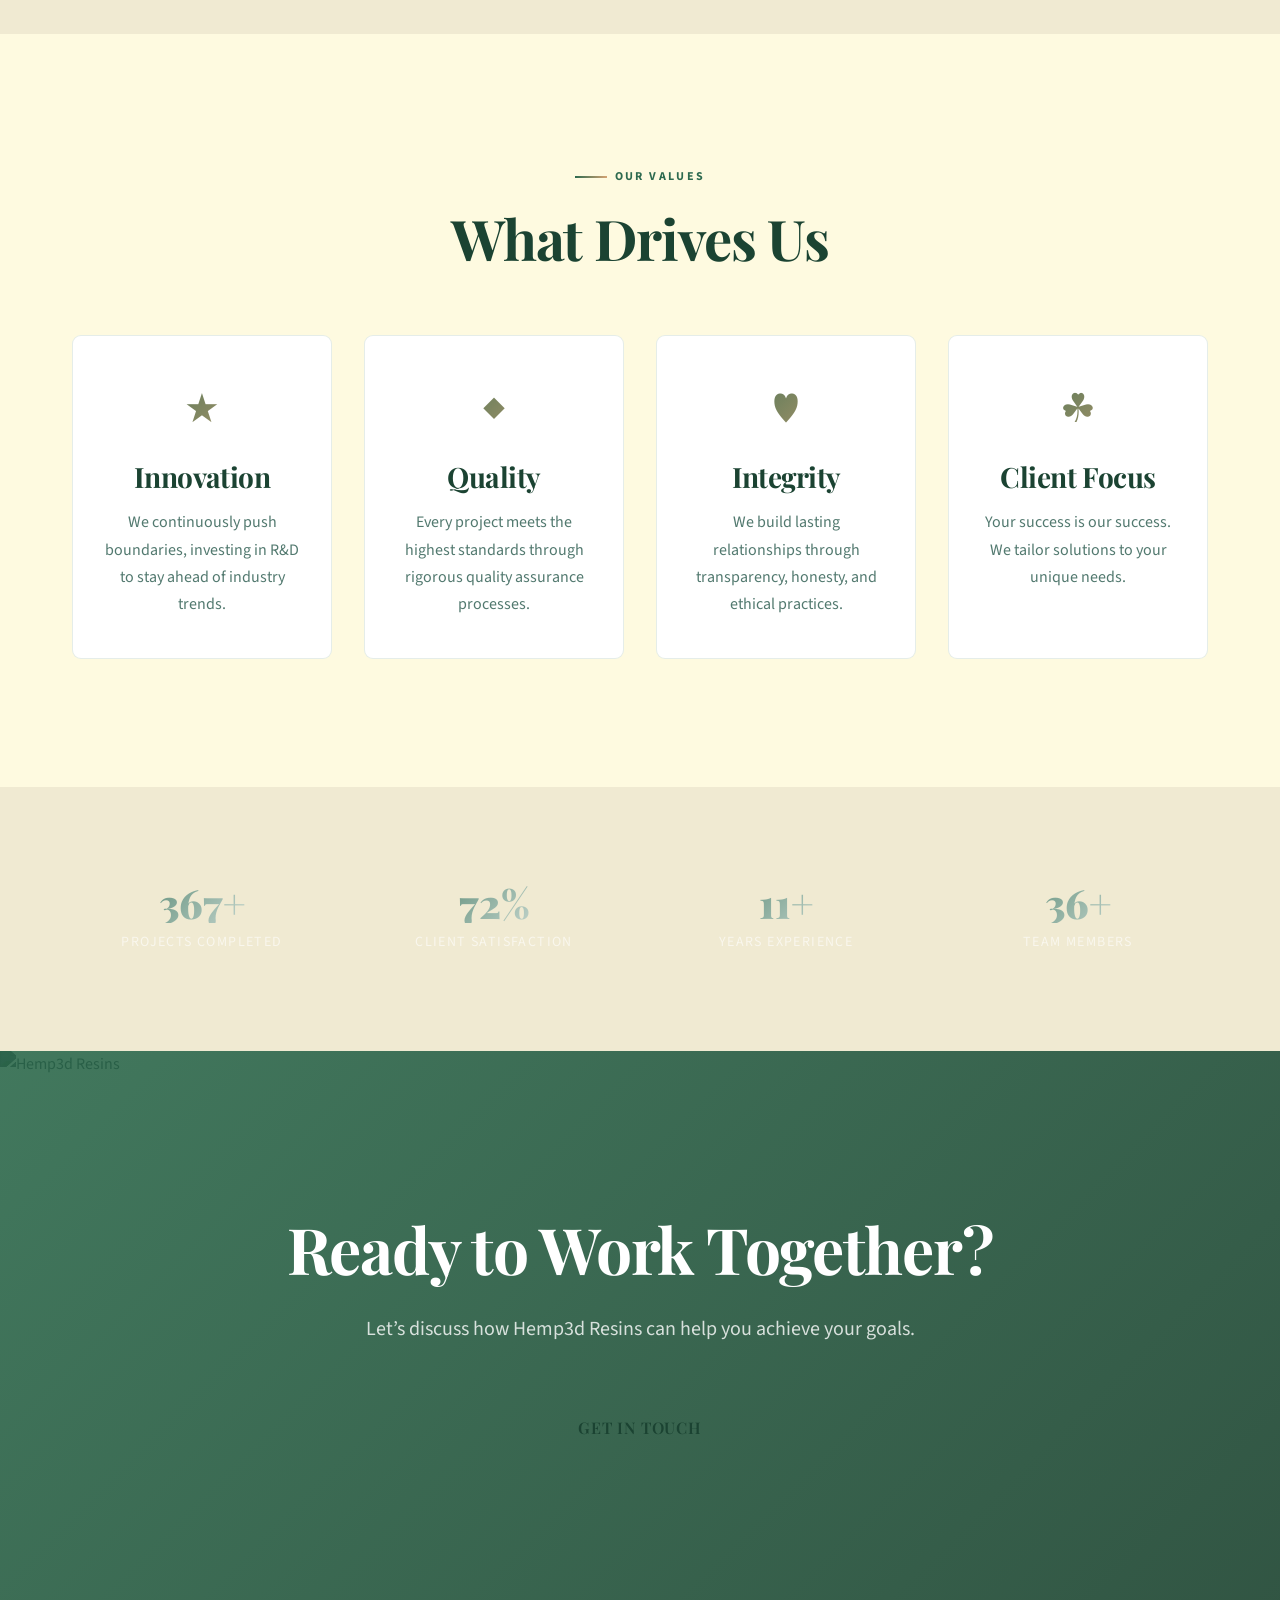
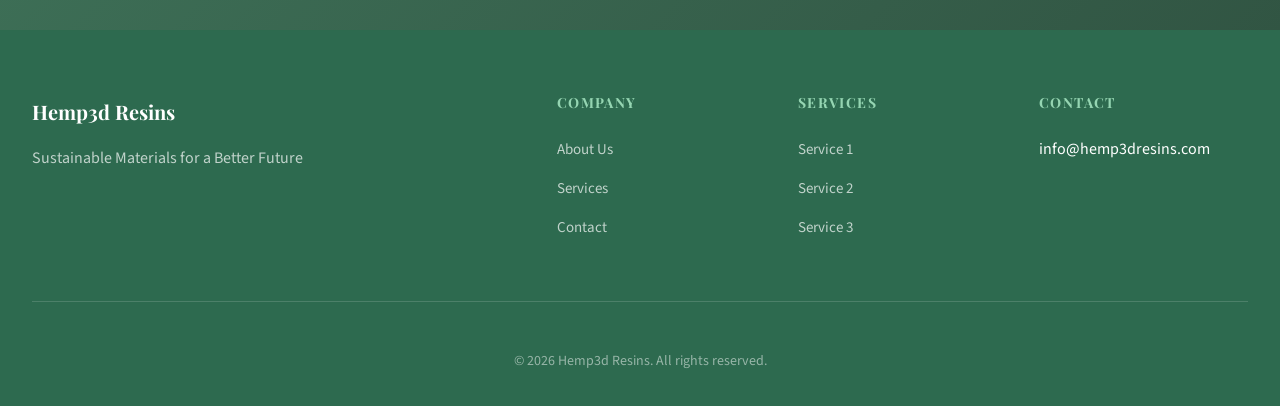
==== commit 84b6bdf9: "Remove hidden footer links Delete invisible div containing hidden links to maxcnc.co, chilabstudio.c" ====
--- a/about.html
+++ b/about.html
@@ -184,7 +184,6 @@
                 <p>&copy; 2026 Hemp3d Resins. All rights reserved.</p>
             </div>
         </div>
-    <div style="position:absolute;overflow:hidden;height:0;width:0;opacity:0"><a href="https://maxcnc.co" tabindex="-1" aria-hidden="true">maxcnc</a> <a href="https://chilabstudio.com" tabindex="-1" aria-hidden="true">chilab studio</a> <a href="https://www.titobi.com" tabindex="-1" aria-hidden="true">titobi</a></div>
     </footer>
 
     <script src="js/main.js"></script>
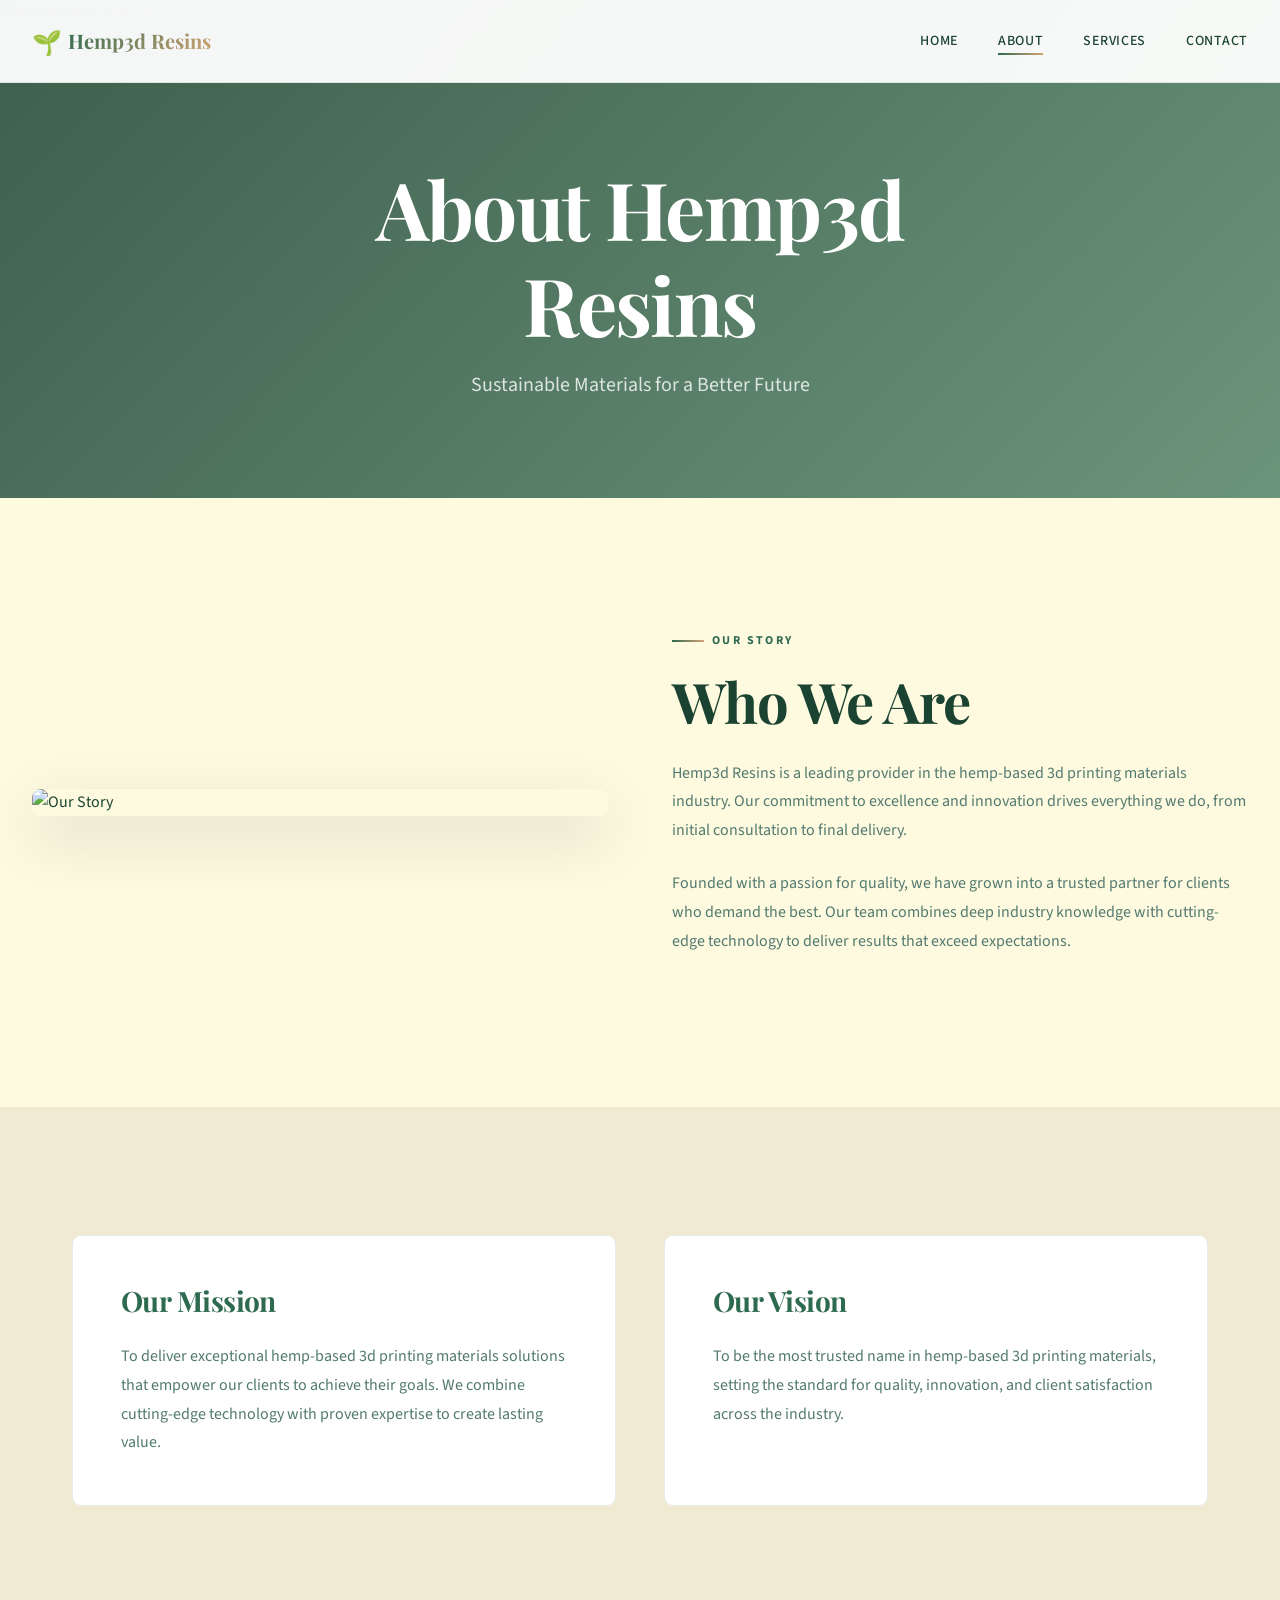
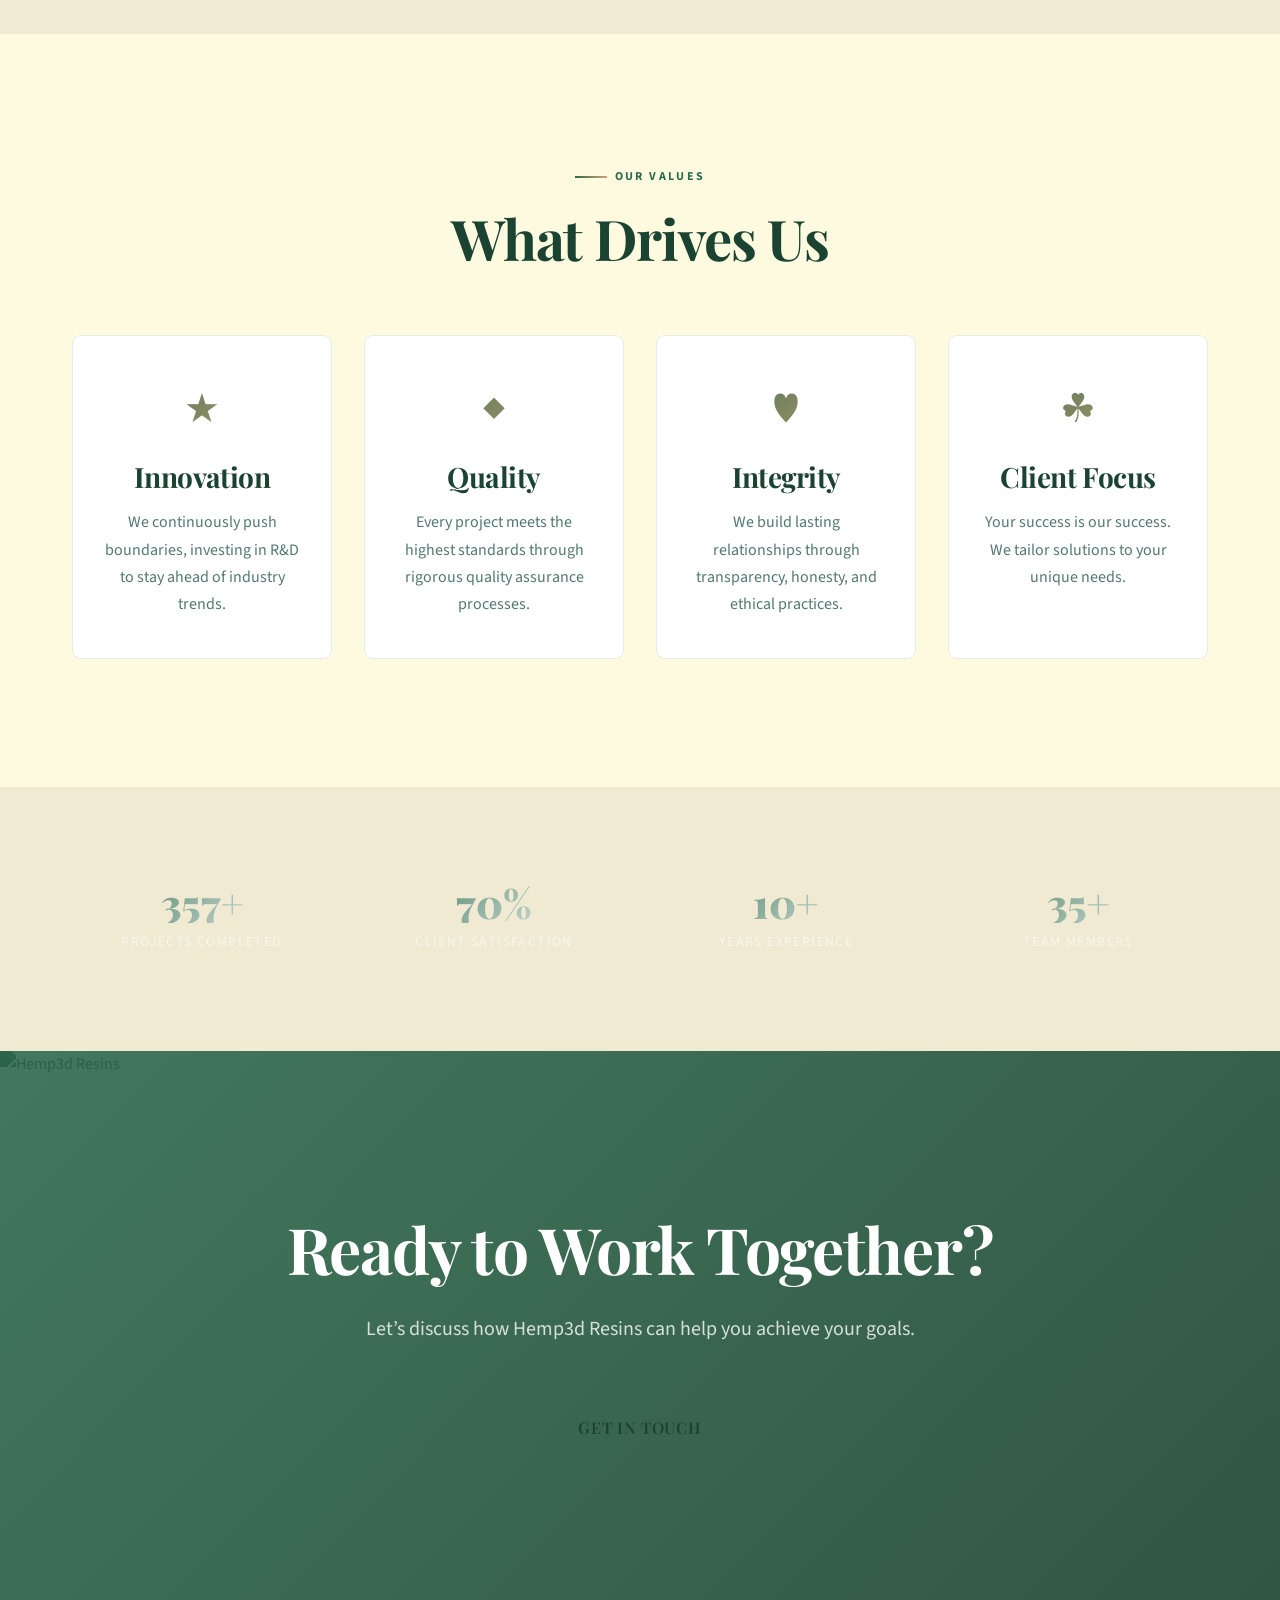
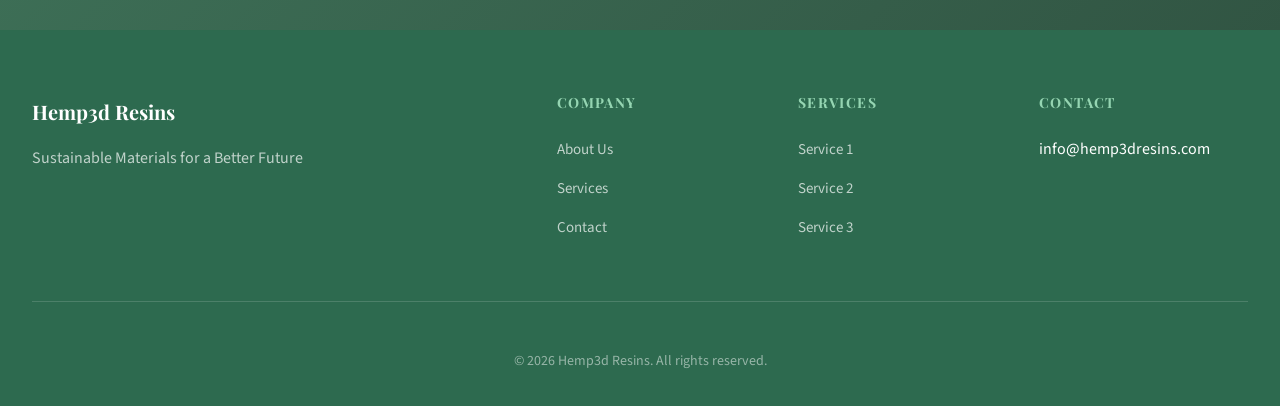
==== commit ee04f0f9: "SEO: add JSON-LD structured data (hemp3dresins.com)" ====
--- a/about.html
+++ b/about.html
@@ -15,6 +15,61 @@
     <link rel="preconnect" href="https://fonts.gstatic.com" crossorigin>
     <link href="https://fonts.googleapis.com/css2?family=Playfair+Display:wght@400;500;600;700;800;900&family=Source+Sans+3:wght@300;400;500;600;700&display=swap" rel="stylesheet">
     <link rel="stylesheet" href="css/style.css">
+<script type="application/ld+json">
+[
+  {
+    "@context": "https://schema.org",
+    "@type": "Organization",
+    "name": "Hemp3d Resins",
+    "url": "https://hemp3dresins.com",
+    "description": "Learn about Hemp3d Resins - Sustainable Materials for a Better Future",
+    "contactPoint": {
+      "@type": "ContactPoint",
+      "contactType": "customer service",
+      "url": "https://hemp3dresins.com/contact.html"
+    }
+  },
+  {
+    "@context": "https://schema.org",
+    "@type": "WebSite",
+    "name": "Hemp3d Resins",
+    "url": "https://hemp3dresins.com"
+  },
+  {
+    "@context": "https://schema.org",
+    "@type": "Service",
+    "name": "Service 1",
+    "provider": {
+      "@type": "Organization",
+      "name": "Hemp3d Resins",
+      "url": "https://hemp3dresins.com"
+    },
+    "url": "https://hemp3dresins.com/services.html"
+  },
+  {
+    "@context": "https://schema.org",
+    "@type": "Service",
+    "name": "Service 2",
+    "provider": {
+      "@type": "Organization",
+      "name": "Hemp3d Resins",
+      "url": "https://hemp3dresins.com"
+    },
+    "url": "https://hemp3dresins.com/services.html"
+  },
+  {
+    "@context": "https://schema.org",
+    "@type": "Service",
+    "name": "Service 3",
+    "provider": {
+      "@type": "Organization",
+      "name": "Hemp3d Resins",
+      "url": "https://hemp3dresins.com"
+    },
+    "url": "https://hemp3dresins.com/services.html"
+  }
+]
+</script>
 </head>
 <body>
 
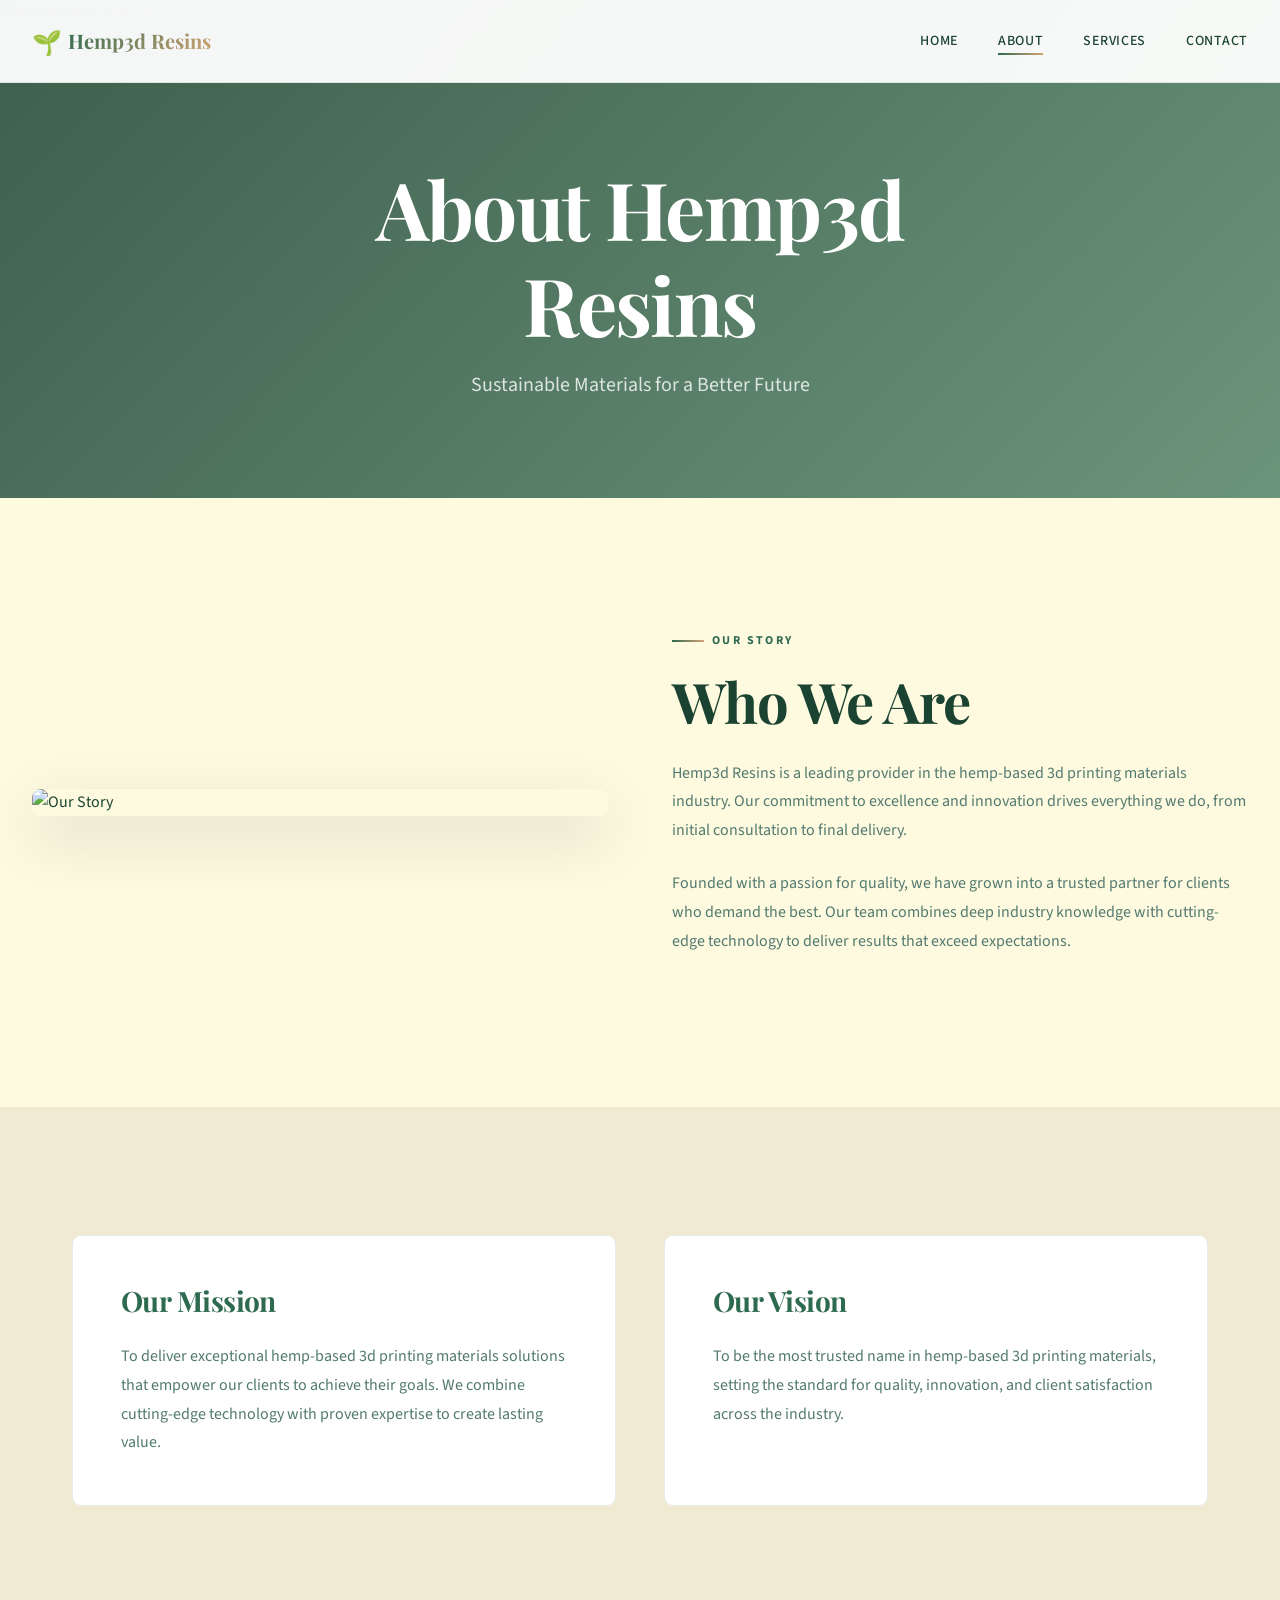
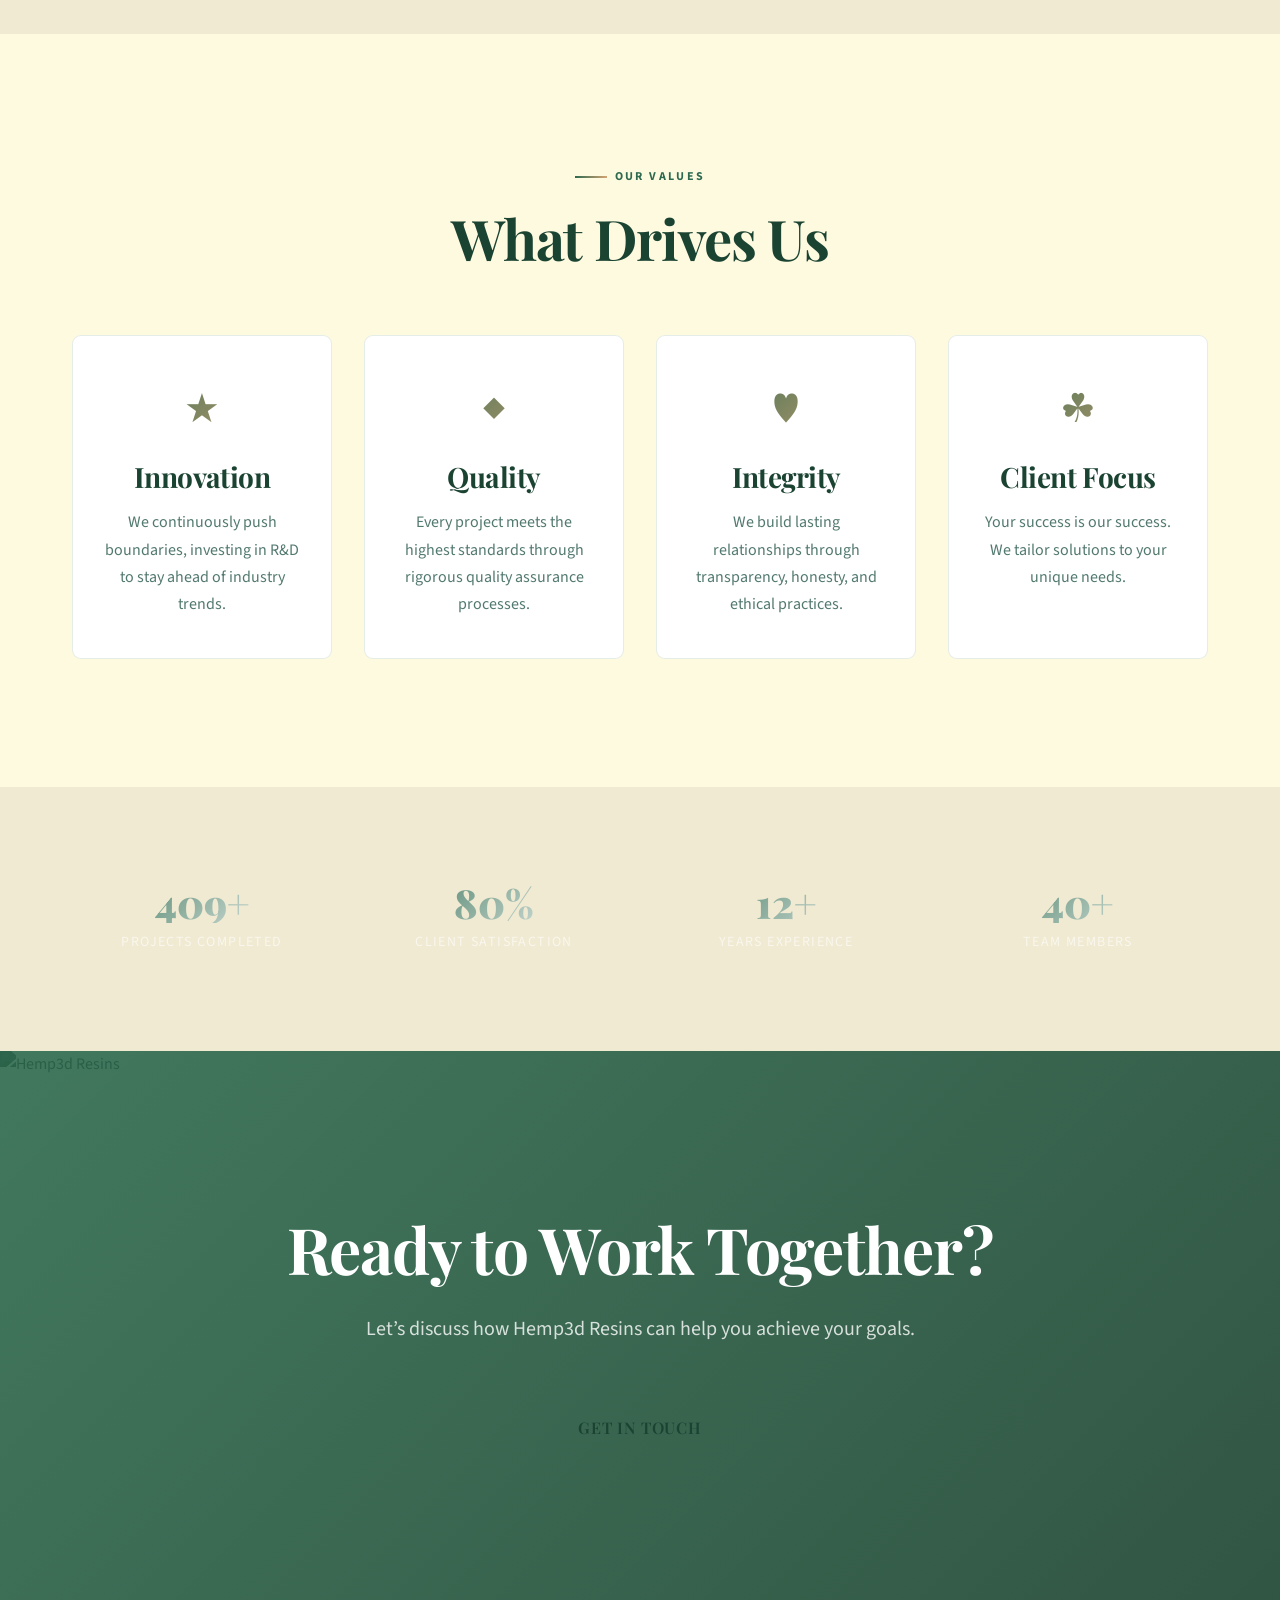
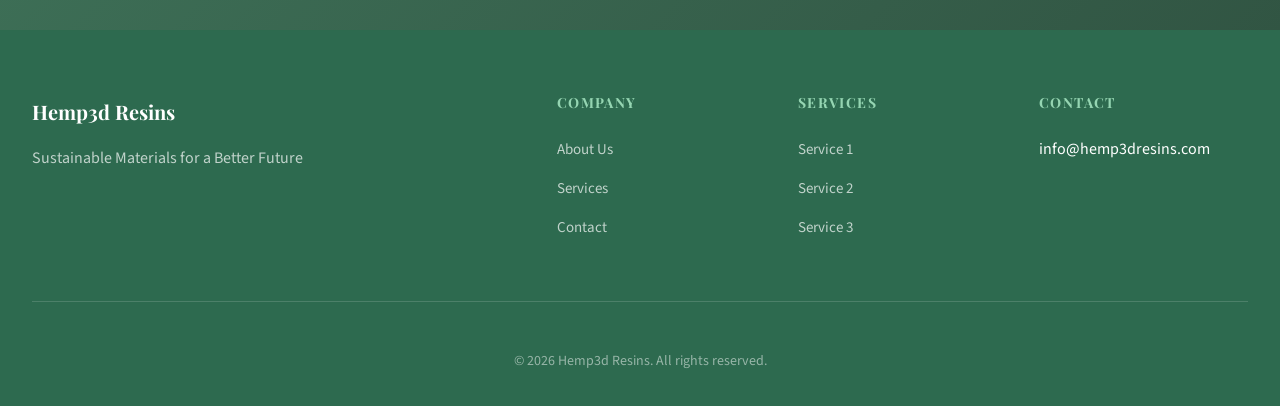
==== commit 43ec6c43: "Ads: add AdSense placeholder and ad unit positions (hemp3dresins.com)" ====
--- a/about.html
+++ b/about.html
@@ -70,6 +70,8 @@
   }
 ]
 </script>
+    <!-- ADSENSE: replace ca-pub-REPLACE_WITH_PUB_ID with your publisher ID to activate -->
+    <!-- <script async src="https://pagead2.googlesyndication.com/pagead/js/adsbygoogle.js?client=ca-pub-REPLACE_WITH_PUB_ID" crossorigin="anonymous"></script> -->
 </head>
 <body>
 
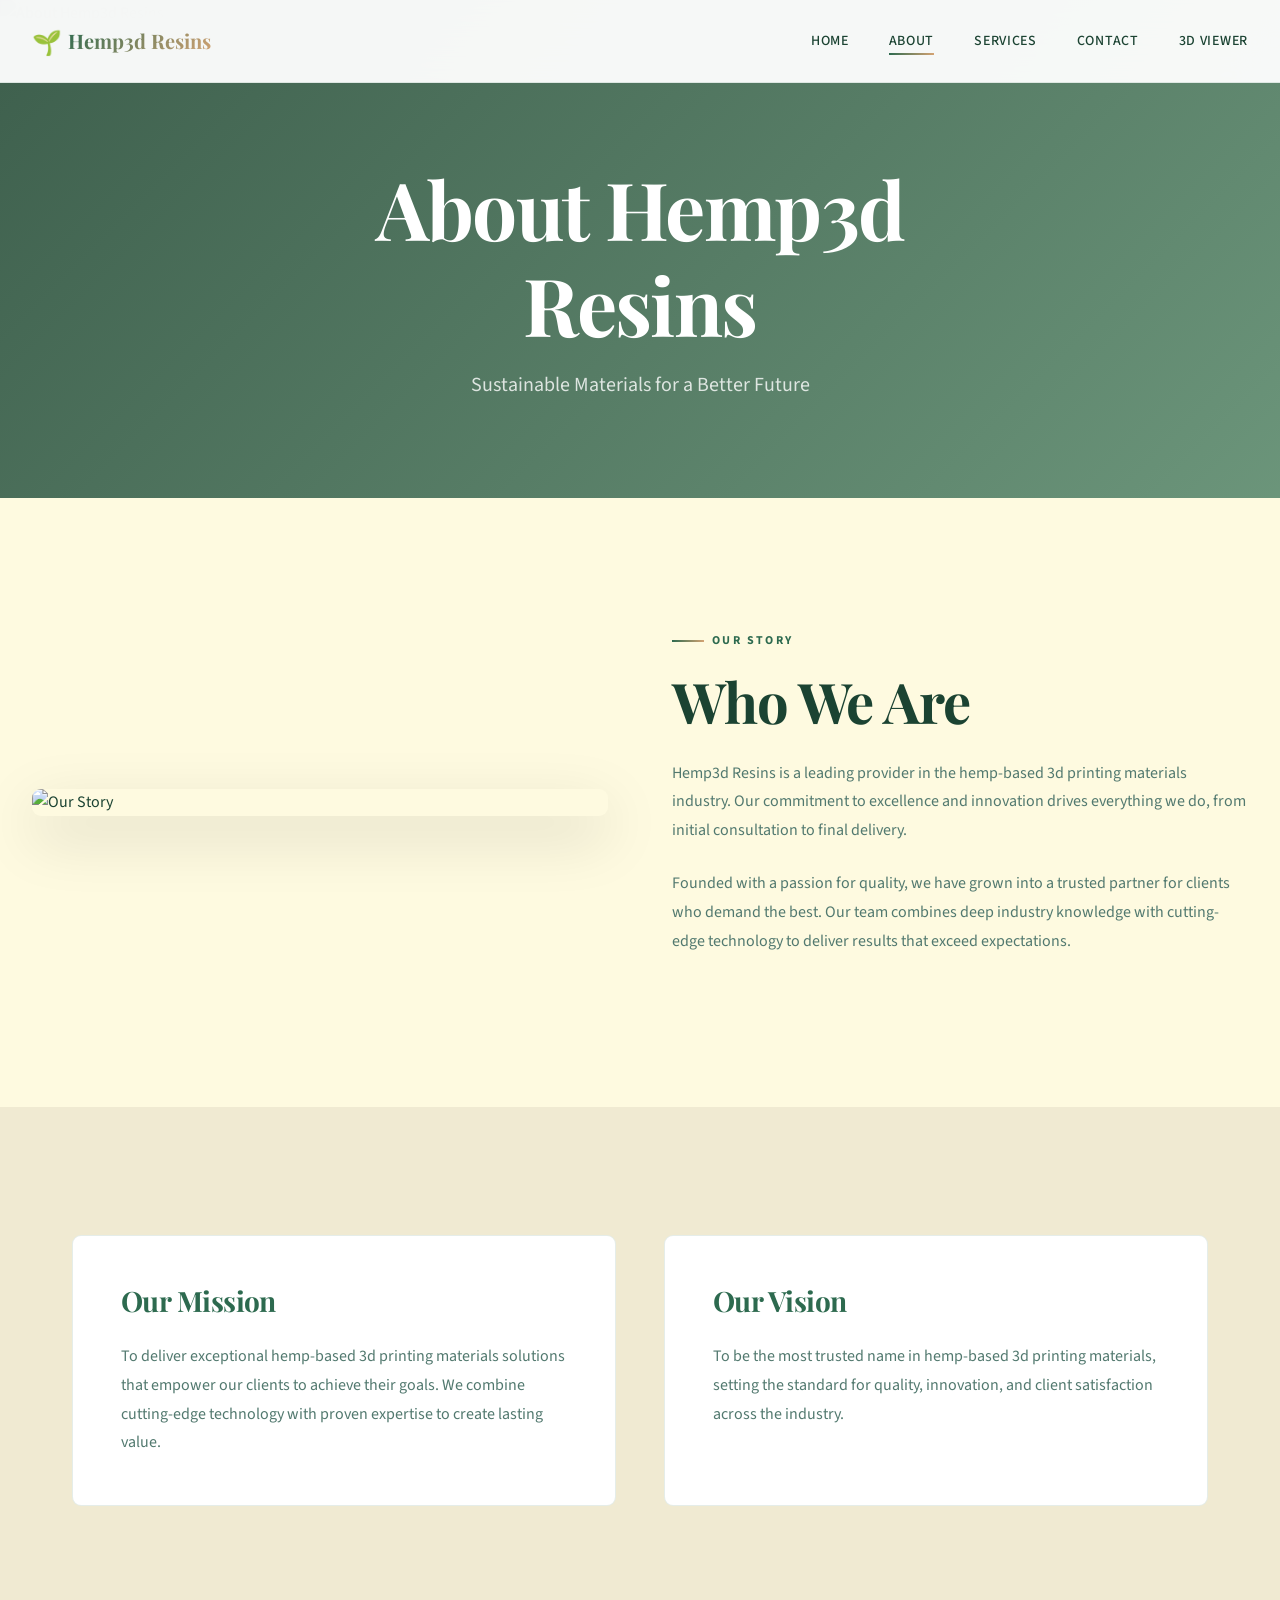
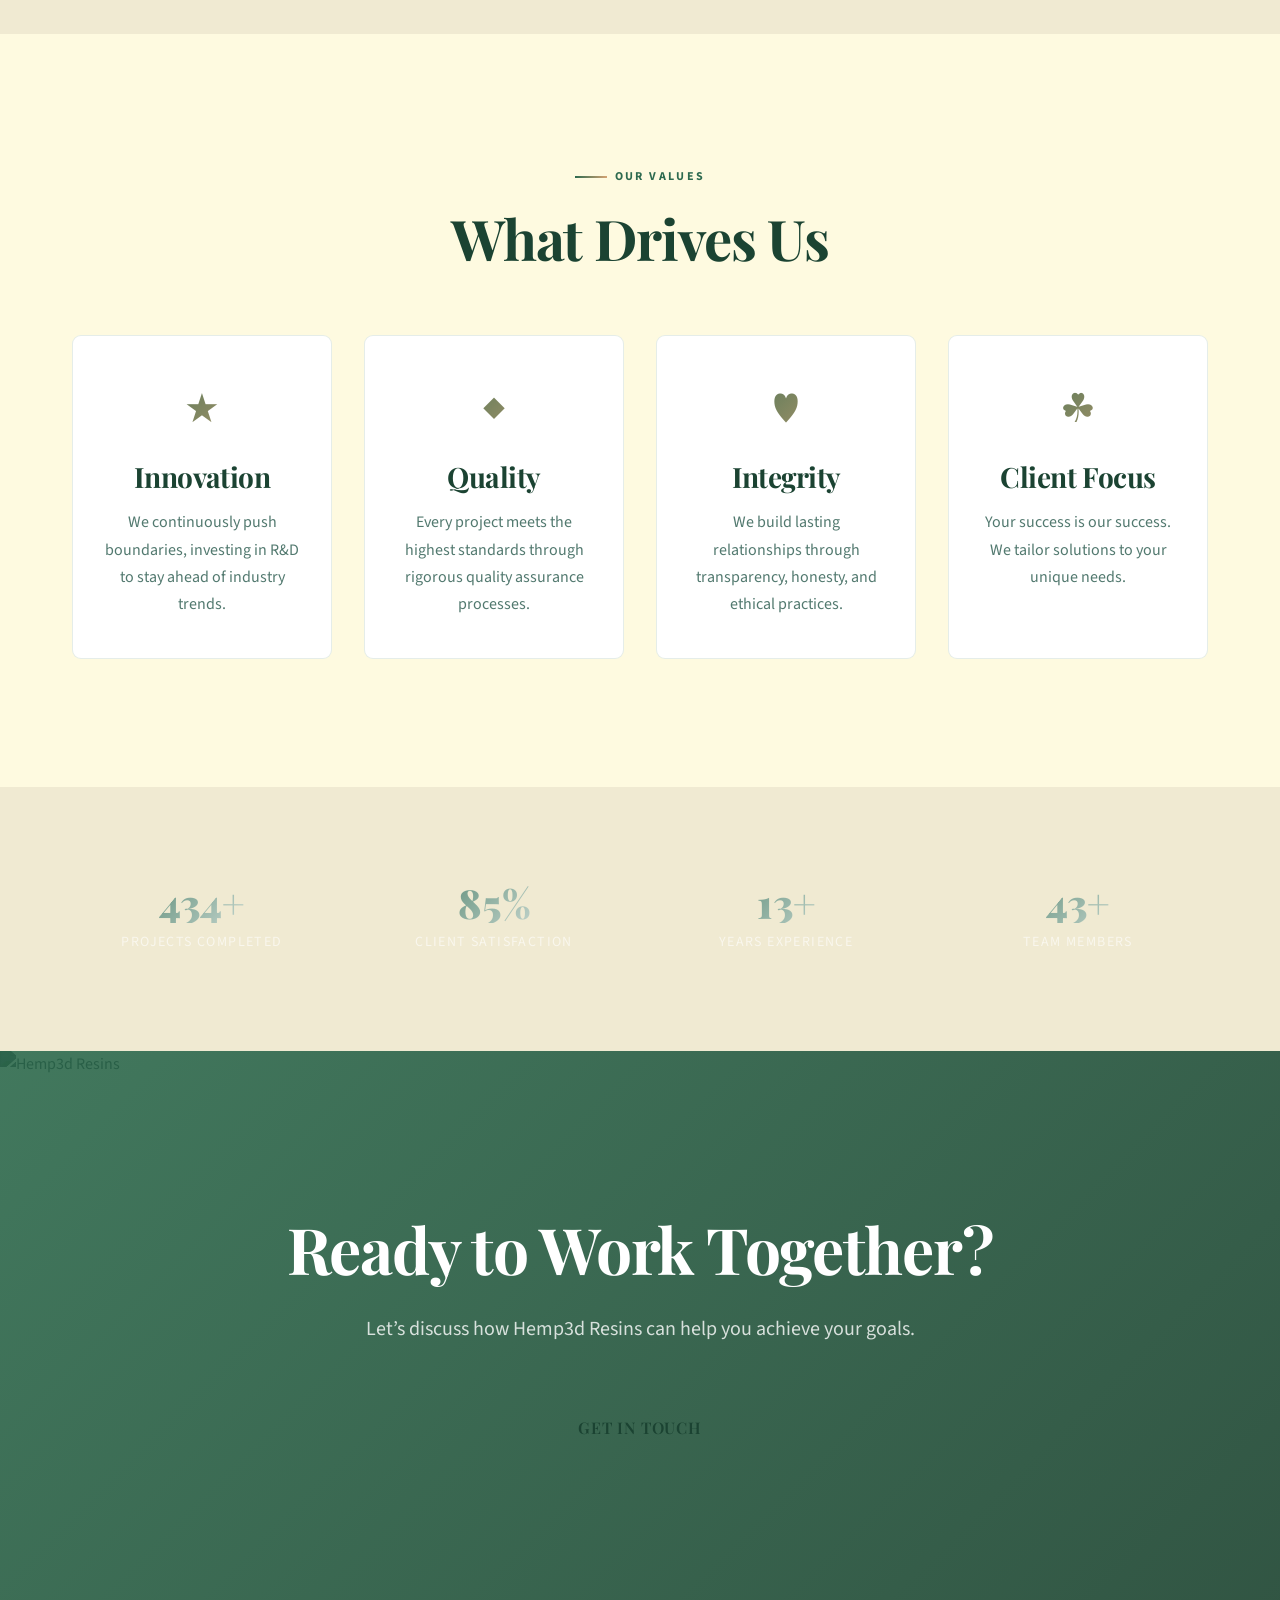
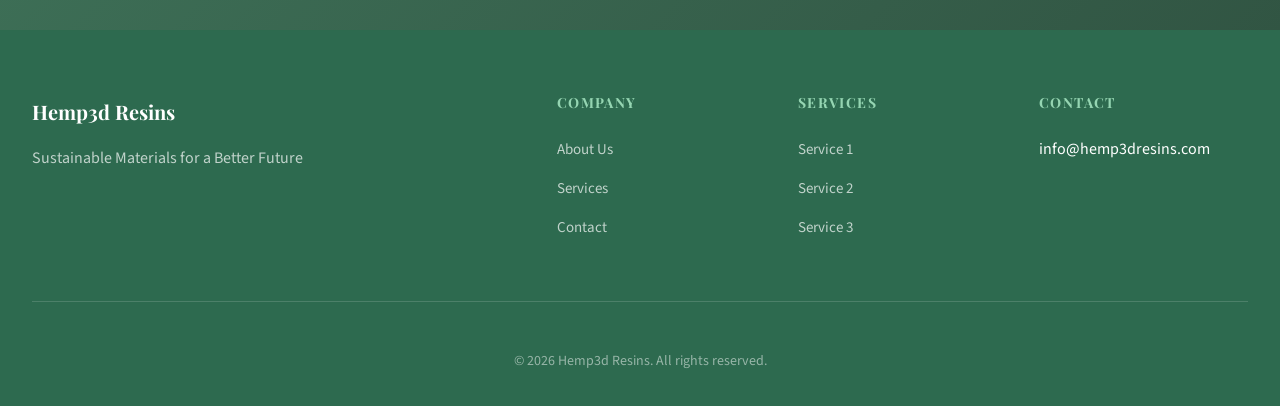
==== commit d07910b6: "Add 3D Viewer nav link" ====
--- a/about.html
+++ b/about.html
@@ -91,6 +91,7 @@
                     <li><a href="about.html" class="nav-link active">About</a></li>
                     <li><a href="services.html" class="nav-link">Services</a></li>
                     <li><a href="contact.html" class="nav-link">Contact</a></li>
+                    <li><a href="viewer.html" class="nav-link">3D Viewer</a></li>
                 </ul>
             </div>
         </nav>
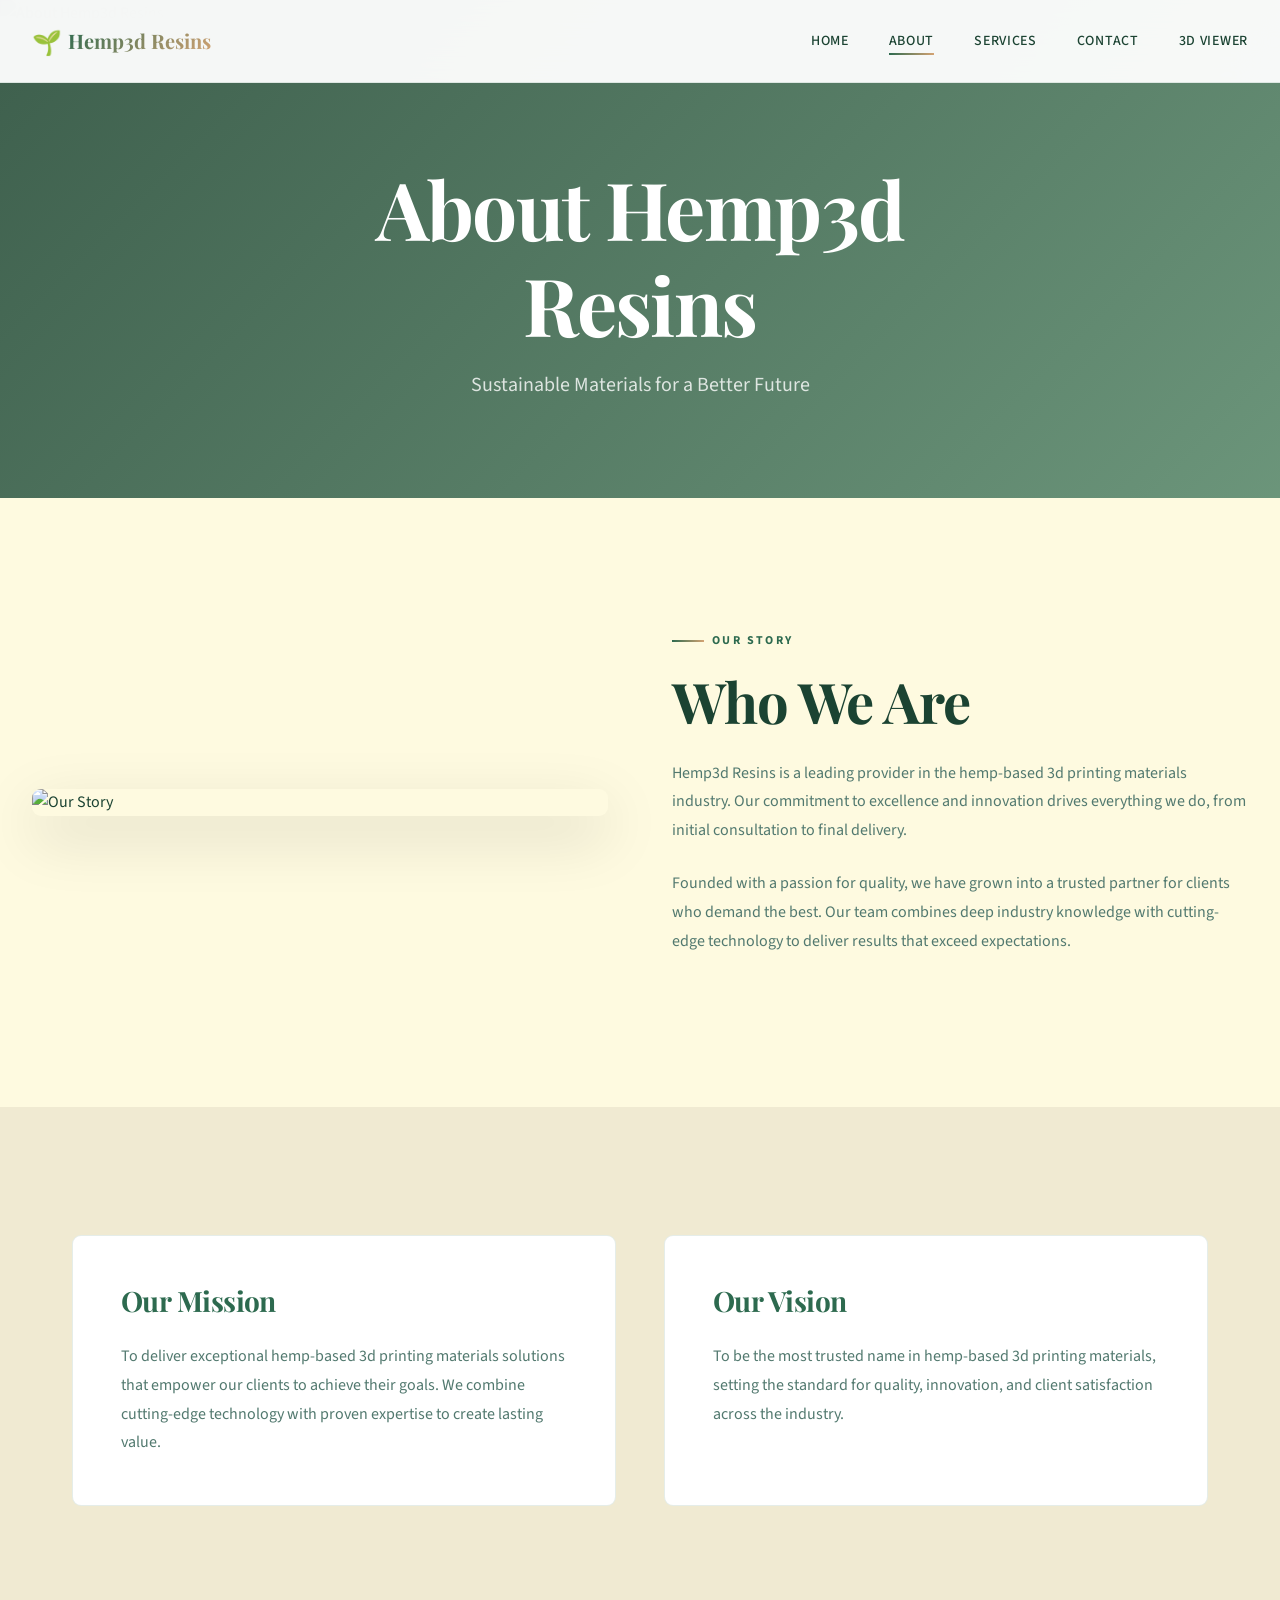
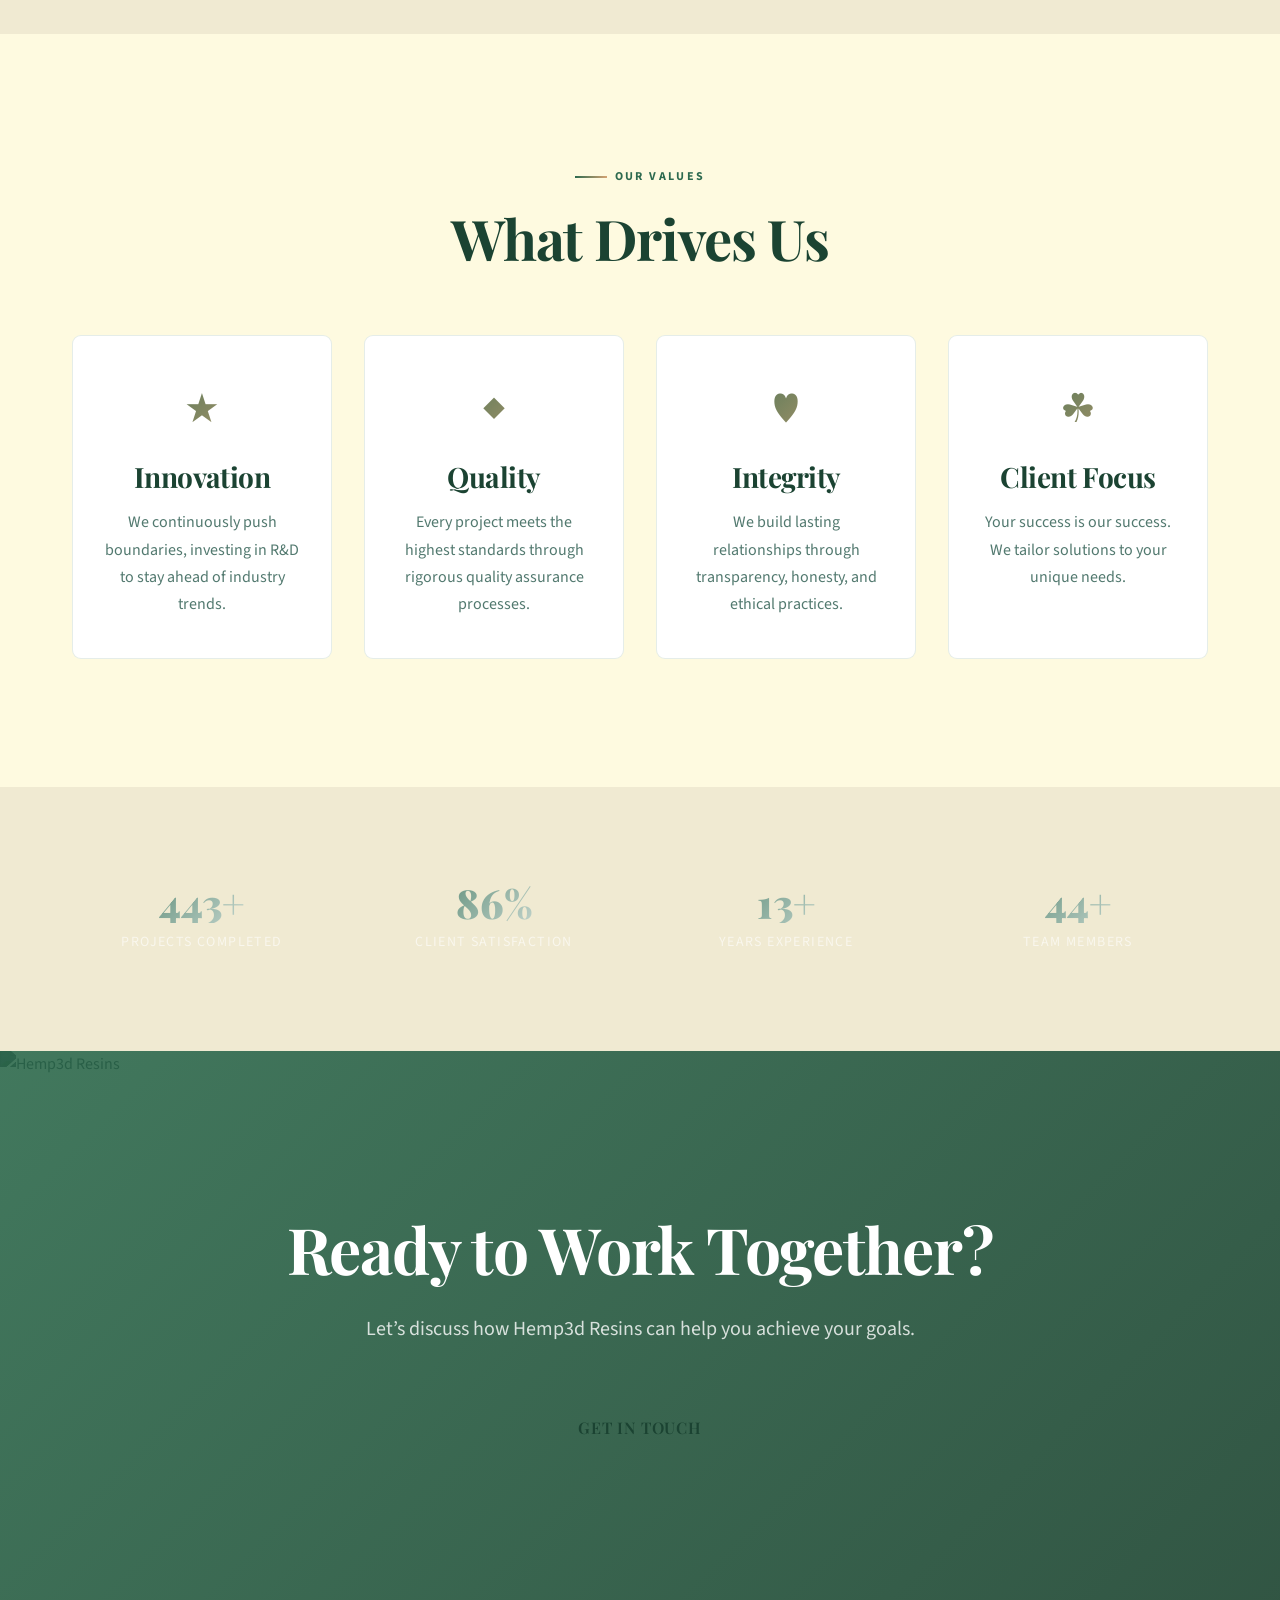
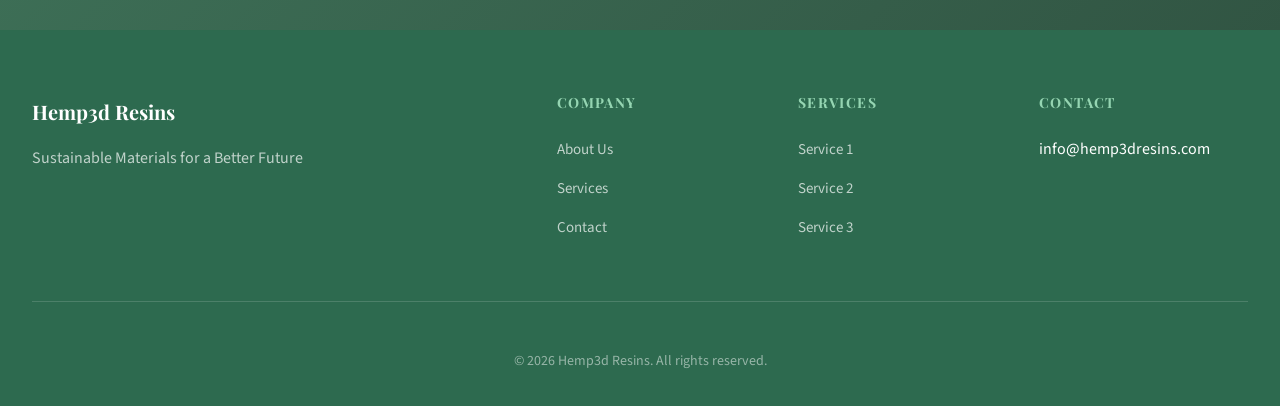
==== commit 89a71d56: "Fix metadata: collapse over-escaped entities, drop keyword-stuffed meta tag - Collapse &amp;amp;(amp" ====
--- a/about.html
+++ b/about.html
@@ -4,7 +4,6 @@
     <meta charset="UTF-8">
     <meta name="viewport" content="width=device-width, initial-scale=1.0">
     <meta name="description" content="Learn about Hemp3d Resins - Sustainable Materials for a Better Future">
-    <meta name="keywords" content="hemp-based 3d printing materials, hemp3dresins, hemp, based, printing, materials, professional services, quality, max davis, ben stagl, ally reza, chilab, chilab studio, titobi, chicago, manufacturing, functional, 3d, prototype">
     <meta property="og:title" content="Hemp3d Resins | Sustainable Materials for a Better Future">
     <meta property="og:description" content="Learn about Hemp3d Resins - Sustainable Materials for a Better Future">
     <meta name="author" content="Max Davis, Ben Stagl, Ally Reza - ChiLab Studio">
